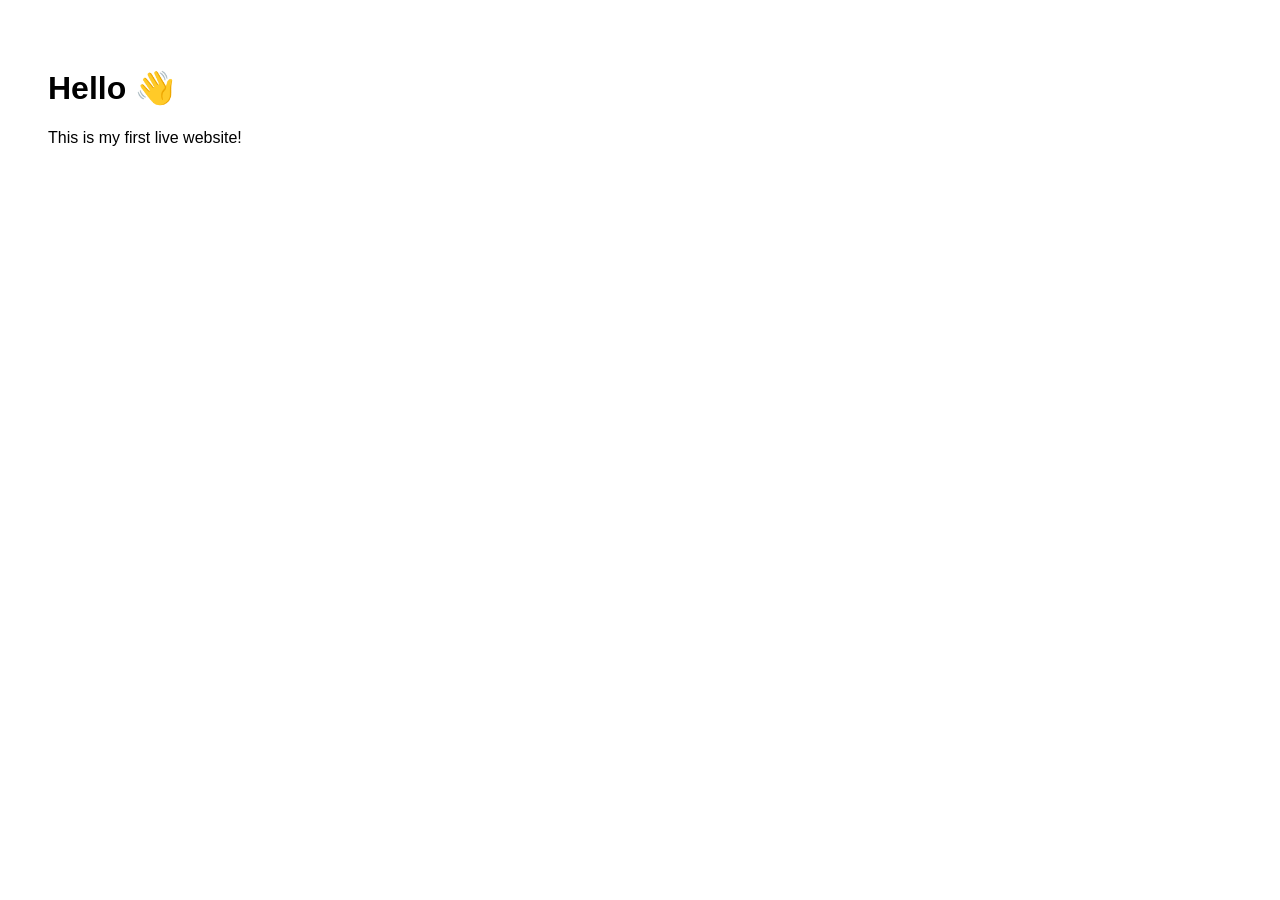
==== index.html @ f283ff92 "Create index.html" ====
<!doctype html>
<html>
<head>
  <meta charset="utf-8">
  <title>Sophie's Website</title>
</head>
<body style="font-family: Arial; padding: 40px;">
  <h1>Hello 👋</h1>
  <p>This is my first live website!</p>
</body>
</html>
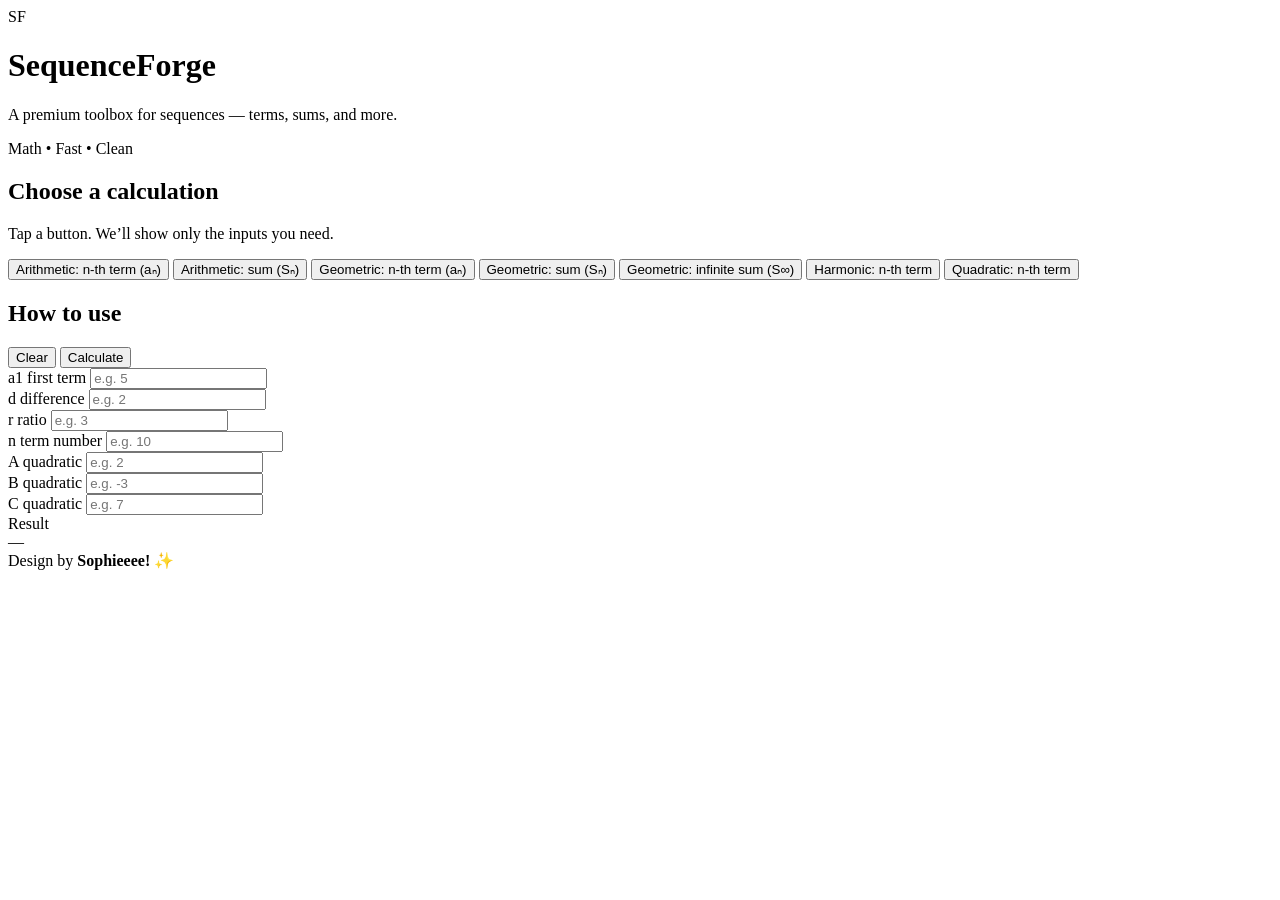
==== commit 769d2553: "Update index.html" ====
--- a/index.html
+++ b/index.html
@@ -1,11 +1,203 @@
-<!doctype html>
-<html>
+<!DOCTYPE html>
+
+<html lang="en">
+
 <head>
-  <meta charset="utf-8">
-  <title>Sophie's Website</title>
+
+  <meta charset="UTF-8" />
+
+  <meta name="viewport" content="width=device-width,initial-scale=1" />
+
+  <title>SequenceForge</title>
+
+  <link rel="stylesheet" href="style.css" />
+
 </head>
-<body style="font-family: Arial; padding: 40px;">
-  <h1>Hello 👋</h1>
-  <p>This is my first live website!</p>
+
+<body>
+
+  <div class="bg-glow"></div>
+
+
+
+  <header class="topbar">
+
+    <div class="brand">
+
+      <div class="logo">SF</div>
+
+      <div>
+
+        <h1>SequenceForge</h1>
+
+        <p class="subtitle">A premium toolbox for sequences — terms, sums, and more.</p>
+
+      </div>
+
+    </div>
+
+    <div class="pill">Math • Fast • Clean</div>
+
+  </header>
+
+
+
+  <main class="container">
+
+    <section class="card">
+
+      <h2>Choose a calculation</h2>
+
+      <p class="muted">Tap a button. We’ll show only the inputs you need.</p>
+
+
+
+      <div class="mode-grid" id="modeGrid">
+
+        <button class="mode-btn active" data-mode="arith_n">Arithmetic: n-th term (aₙ)</button>
+
+        <button class="mode-btn" data-mode="arith_s">Arithmetic: sum (Sₙ)</button>
+
+        <button class="mode-btn" data-mode="geo_n">Geometric: n-th term (aₙ)</button>
+
+        <button class="mode-btn" data-mode="geo_s">Geometric: sum (Sₙ)</button>
+
+        <button class="mode-btn" data-mode="geo_inf">Geometric: infinite sum (S∞)</button>
+
+        <button class="mode-btn" data-mode="harm_n">Harmonic: n-th term</button>
+
+        <button class="mode-btn" data-mode="quad_n">Quadratic: n-th term</button>
+
+      </div>
+
+    </section>
+
+
+
+    <section class="card">
+
+      <div class="row">
+
+        <div>
+
+          <h2>How to use</h2>
+
+          <p class="muted" id="helpText"></p>
+
+        </div>
+
+        <div class="actions">
+
+          <button class="ghost" id="clearBtn" type="button">Clear</button>
+
+          <button class="primary" id="calcBtn" type="button">Calculate</button>
+
+        </div>
+
+      </div>
+
+
+
+      <div class="form-grid">
+
+        <div class="field" data-field="a1">
+
+          <label for="a1">a1 <span class="hint">first term</span></label>
+
+          <input id="a1" type="number" step="any" placeholder="e.g. 5" />
+
+        </div>
+
+
+
+        <div class="field" data-field="d">
+
+          <label for="d">d <span class="hint">difference</span></label>
+
+          <input id="d" type="number" step="any" placeholder="e.g. 2" />
+
+        </div>
+
+
+
+        <div class="field" data-field="r">
+
+          <label for="r">r <span class="hint">ratio</span></label>
+
+          <input id="r" type="number" step="any" placeholder="e.g. 3" />
+
+        </div>
+
+
+
+        <div class="field" data-field="n">
+
+          <label for="n">n <span class="hint">term number</span></label>
+
+          <input id="n" type="number" step="1" placeholder="e.g. 10" />
+
+        </div>
+
+
+
+        <div class="field" data-field="A">
+
+          <label for="A">A <span class="hint">quadratic</span></label>
+
+          <input id="A" type="number" step="any" placeholder="e.g. 2" />
+
+        </div>
+
+
+
+        <div class="field" data-field="B">
+
+          <label for="B">B <span class="hint">quadratic</span></label>
+
+          <input id="B" type="number" step="any" placeholder="e.g. -3" />
+
+        </div>
+
+
+
+        <div class="field" data-field="C">
+
+          <label for="C">C <span class="hint">quadratic</span></label>
+
+          <input id="C" type="number" step="any" placeholder="e.g. 7" />
+
+        </div>
+
+      </div>
+
+
+
+      <div class="result-wrap">
+
+        <div class="result-title">Result</div>
+
+        <div id="result" class="result">—</div>
+
+        <div id="error" class="error" aria-live="polite"></div>
+
+      </div>
+
+    </section>
+
+
+
+    <footer class="footer">
+
+      <span>Design by <strong>Sophieeee!</strong> ✨</span>
+
+    </footer>
+
+  </main>
+
+
+
+  <script src="script.js"></script>
+
 </body>
+
 </html>
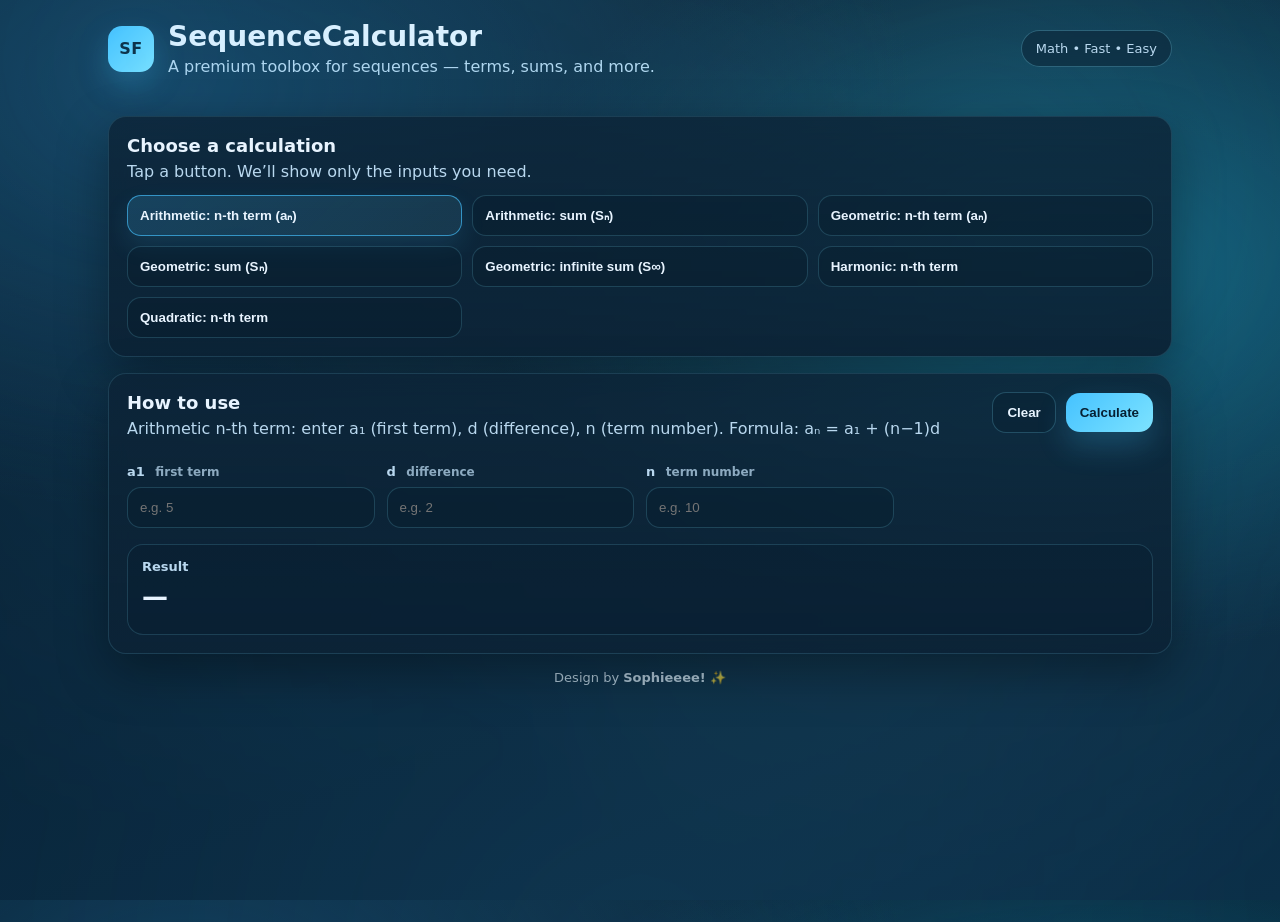
==== commit ce9f6ee6: "Update index.html" ====
--- a/index.html
+++ b/index.html
@@ -8,7 +8,7 @@
 
   <meta name="viewport" content="width=device-width,initial-scale=1" />
 
-  <title>SequenceForge</title>
+  <title>SequenceCalculator</title>
 
   <link rel="stylesheet" href="style.css" />
 
@@ -28,7 +28,7 @@
 
       <div>
 
-        <h1>SequenceForge</h1>
+        <h1>SequenceCalculator</h1>
 
         <p class="subtitle">A premium toolbox for sequences — terms, sums, and more.</p>
 
@@ -36,7 +36,7 @@
 
     </div>
 
-    <div class="pill">Math • Fast • Clean</div>
+    <div class="pill">Math • Fast • Easy</div>
 
   </header>
 
--- a/style.css
+++ b/style.css
@@ -0,0 +1,227 @@
+:root{
+  --bg1:#071a2a;
+  --bg2:#0b2d46;
+  --card:#0c2336cc;
+  --card2:#0c2336f2;
+  --text:#e8f4ff;
+  --muted:#b9d8ef;
+  --line:#1a4c70;
+  --accent:#45c2ff;
+  --accent2:#7de3ff;
+  --danger:#ff5d73;
+  --shadow: 0 18px 50px rgba(0,0,0,.35);
+  --radius: 18px;
+}
+
+*{box-sizing:border-box}
+html,body{height:100%}
+body{
+  margin:0;
+  font-family: ui-sans-serif, system-ui, -apple-system, Segoe UI, Roboto, Arial, "Apple Color Emoji","Segoe UI Emoji";
+  color:var(--text);
+  background: radial-gradient(1200px 700px at 15% 10%, #103a57 0%, transparent 60%),
+              radial-gradient(1100px 700px at 85% 30%, #0d5e7a 0%, transparent 55%),
+              linear-gradient(160deg, var(--bg1), var(--bg2));
+}
+
+.bg-glow{
+  position:fixed; inset:-200px;
+  background: radial-gradient(circle at 20% 20%, rgba(69,194,255,.12), transparent 45%),
+              radial-gradient(circle at 70% 30%, rgba(125,227,255,.10), transparent 50%),
+              radial-gradient(circle at 50% 90%, rgba(69,194,255,.08), transparent 55%);
+  pointer-events:none;
+  filter: blur(10px);
+}
+
+.container{
+  max-width: 1100px;
+  margin: 0 auto;
+  padding: 24px 18px 50px;
+}
+
+.topbar{
+  max-width: 1100px;
+  margin: 22px auto 0;
+  padding: 0 18px;
+  display:flex;
+  align-items:center;
+  justify-content:space-between;
+  gap:14px;
+}
+
+.brand{
+  display:flex; align-items:center; gap:14px;
+}
+
+.logo{
+  width:46px; height:46px;
+  border-radius: 14px;
+  display:grid; place-items:center;
+  font-weight:800;
+  letter-spacing:.5px;
+  color:#062033;
+  background: linear-gradient(135deg, var(--accent), var(--accent2));
+  box-shadow: 0 12px 30px rgba(69,194,255,.25);
+}
+
+h1{margin:0; font-size: 28px; line-height:1.1}
+.subtitle{margin:4px 0 0; color:var(--muted)}
+
+.pill{
+  border:1px solid rgba(125,227,255,.28);
+  background: rgba(12,35,54,.55);
+  padding:10px 14px;
+  border-radius: 999px;
+  color: var(--muted);
+  font-size: 13px;
+  backdrop-filter: blur(8px);
+}
+
+.card{
+  background: linear-gradient(180deg, var(--card), var(--card2));
+  border: 1px solid rgba(125,227,255,.14);
+  border-radius: var(--radius);
+  padding: 18px;
+  margin-top: 16px;
+  box-shadow: var(--shadow);
+  backdrop-filter: blur(10px);
+}
+
+.card h2{margin:0 0 6px; font-size: 18px}
+.muted{margin:0 0 14px; color: var(--muted)}
+
+.mode-grid{
+  display:grid;
+  grid-template-columns: repeat(3, minmax(0, 1fr));
+  gap:10px;
+}
+
+.mode-btn{
+  border: 1px solid rgba(125,227,255,.18);
+  background: rgba(7,26,42,.35);
+  color: var(--text);
+  padding: 12px 12px;
+  border-radius: 14px;
+  cursor:pointer;
+  transition: transform .06s ease, border-color .2s ease, background .2s ease;
+  text-align:left;
+  font-weight: 650;
+}
+.mode-btn:hover{border-color: rgba(125,227,255,.40); background: rgba(7,26,42,.55)}
+.mode-btn:active{transform: translateY(1px)}
+.mode-btn.active{
+  border-color: rgba(69,194,255,.65);
+  background: linear-gradient(135deg, rgba(69,194,255,.18), rgba(125,227,255,.10));
+  box-shadow: 0 10px 25px rgba(69,194,255,.12);
+}
+
+.row{
+  display:flex;
+  align-items:flex-start;
+  justify-content:space-between;
+  gap:14px;
+}
+.actions{display:flex; gap:10px; align-items:center}
+
+button.primary{
+  border:0;
+  color:#062033;
+  background: linear-gradient(135deg, var(--accent), var(--accent2));
+  padding: 12px 14px;
+  border-radius: 14px;
+  font-weight: 800;
+  cursor:pointer;
+  box-shadow: 0 14px 30px rgba(69,194,255,.22);
+}
+button.primary:hover{filter: brightness(1.05)}
+button.ghost{
+  border: 1px solid rgba(125,227,255,.22);
+  background: rgba(7,26,42,.28);
+  color: var(--text);
+  padding: 12px 14px;
+  border-radius: 14px;
+  font-weight: 700;
+  cursor:pointer;
+}
+button.ghost:hover{border-color: rgba(125,227,255,.45)}
+
+.form-grid{
+  display:grid;
+  grid-template-columns: repeat(4, minmax(0, 1fr));
+  gap: 12px;
+  margin-top: 12px;
+}
+
+.field{
+  display:flex;
+  flex-direction:column;
+  gap:8px;
+}
+label{
+  font-weight: 750;
+  font-size: 13px;
+  color: var(--muted);
+}
+.hint{
+  opacity:.75;
+  font-weight:600;
+  margin-left:6px;
+  font-size:12px;
+}
+input{
+  width:100%;
+  padding: 12px 12px;
+  border-radius: 14px;
+  border: 1px solid rgba(125,227,255,.18);
+  background: rgba(7,26,42,.28);
+  color: var(--text);
+  outline:none;
+}
+input:focus{
+  border-color: rgba(69,194,255,.70);
+  box-shadow: 0 0 0 4px rgba(69,194,255,.14);
+}
+
+.result-wrap{
+  margin-top: 16px;
+  border-radius: 16px;
+  border: 1px solid rgba(125,227,255,.16);
+  background: rgba(7,26,42,.22);
+  padding: 14px;
+}
+.result-title{
+  color: var(--muted);
+  font-weight: 800;
+  font-size: 13px;
+  margin-bottom: 8px;
+}
+.result{
+  font-size: 26px;
+  font-weight: 900;
+  letter-spacing: .2px;
+}
+.error{
+  margin-top: 8px;
+  color: var(--danger);
+  font-weight: 750;
+}
+
+.footer{
+  margin-top: 16px;
+  text-align:center;
+  color: rgba(233,246,255,.75);
+  font-size: 13px;
+}
+
+/* Responsive */
+@media (max-width: 980px){
+  .mode-grid{grid-template-columns: repeat(2, minmax(0,1fr));}
+  .form-grid{grid-template-columns: repeat(2, minmax(0,1fr));}
+}
+@media (max-width: 520px){
+  .mode-grid{grid-template-columns: 1fr;}
+  .form-grid{grid-template-columns: 1fr;}
+  .row{flex-direction:column}
+  .actions{width:100%}
+  .actions button{flex:1}
+}
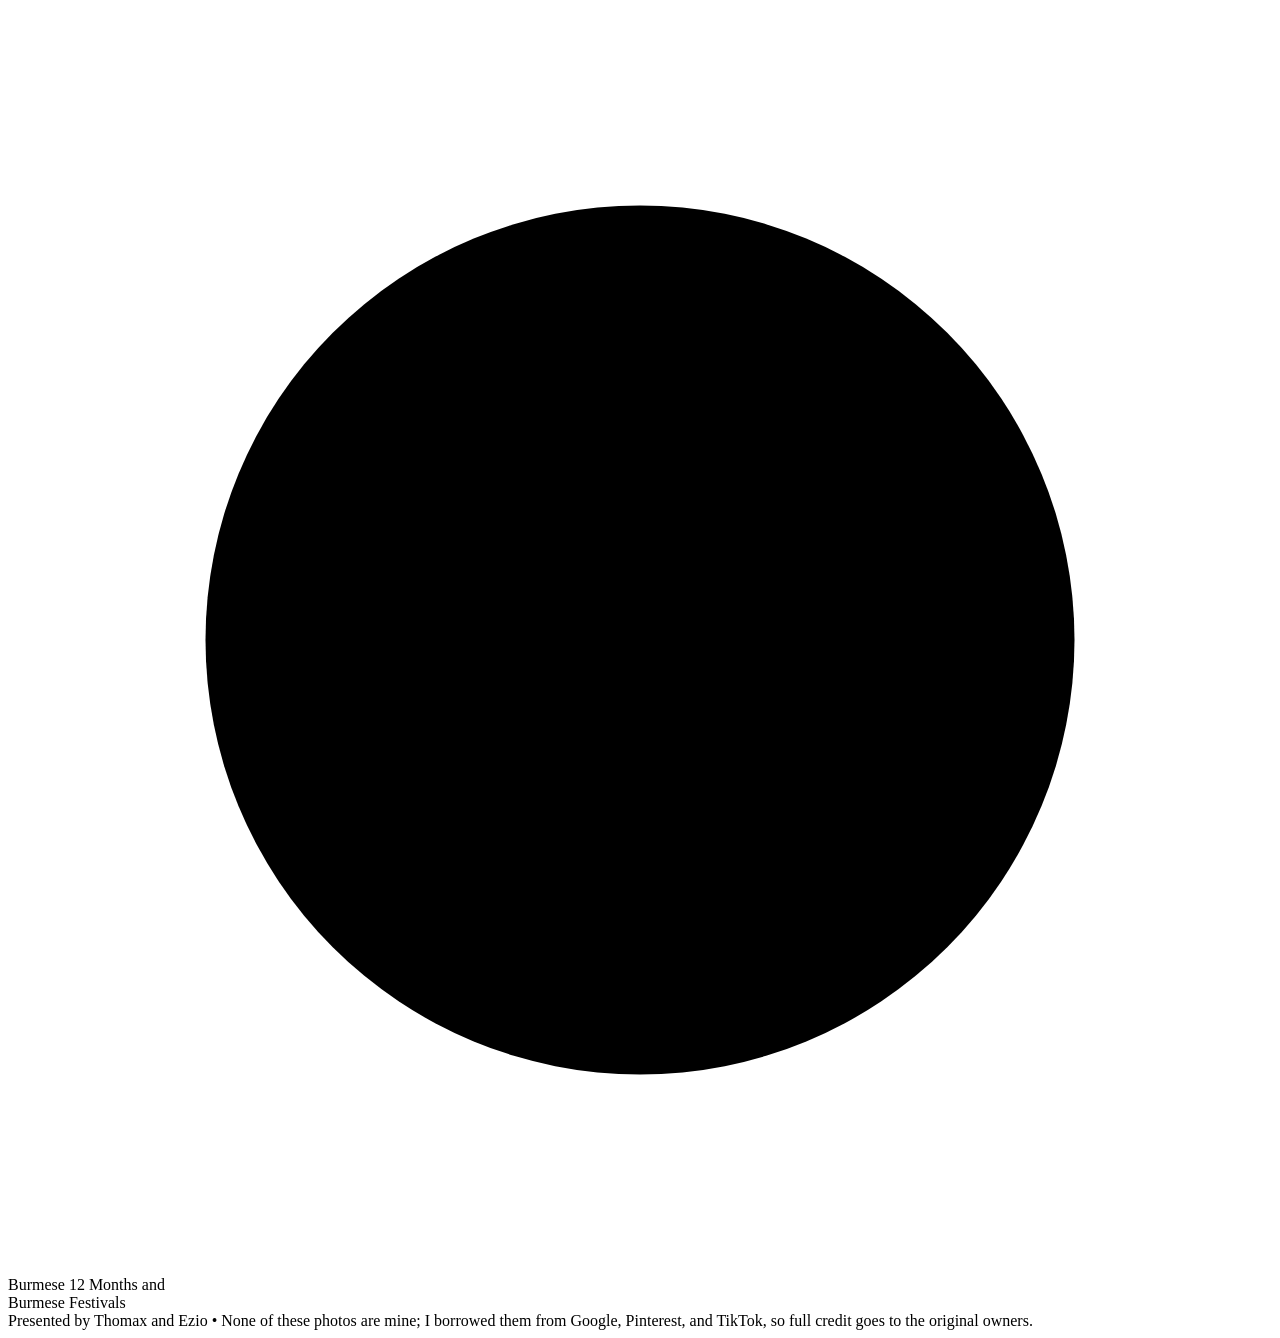
==== commit 41617e27: "Update index.html" ====
--- a/index.html
+++ b/index.html
@@ -1,203 +1,61 @@
 <!DOCTYPE html>
+<html lang="en">
+<head>
+  <meta charset="UTF-8" />
+  <meta name="viewport" content="width=device-width, initial-scale=1.0" />
+  <title>Burmese Festivals — Burmese 12 Months</title>
 
-<html lang="en">
-
-<head>
-
-  <meta charset="UTF-8" />
-
-  <meta name="viewport" content="width=device-width,initial-scale=1" />
-
-  <title>SequenceCalculator</title>
-
-  <link rel="stylesheet" href="style.css" />
-
+  <!-- CSS -->
+  <link rel="stylesheet" href="./styles.css" />
 </head>
 
 <body>
+  <!-- Background aura -->
+  <div class="bg-aura" aria-hidden="true"></div>
 
-  <div class="bg-glow"></div>
-
-
-
-  <header class="topbar">
-
-    <div class="brand">
-
-      <div class="logo">SF</div>
-
-      <div>
-
-        <h1>SequenceCalculator</h1>
-
-        <p class="subtitle">A premium toolbox for sequences — terms, sums, and more.</p>
-
-      </div>
-
-    </div>
-
-    <div class="pill">Math • Fast • Easy</div>
-
-  </header>
-
-
-
-  <main class="container">
-
-    <section class="card">
-
-      <h2>Choose a calculation</h2>
-
-      <p class="muted">Tap a button. We’ll show only the inputs you need.</p>
-
-
-
-      <div class="mode-grid" id="modeGrid">
-
-        <button class="mode-btn active" data-mode="arith_n">Arithmetic: n-th term (aₙ)</button>
-
-        <button class="mode-btn" data-mode="arith_s">Arithmetic: sum (Sₙ)</button>
-
-        <button class="mode-btn" data-mode="geo_n">Geometric: n-th term (aₙ)</button>
-
-        <button class="mode-btn" data-mode="geo_s">Geometric: sum (Sₙ)</button>
-
-        <button class="mode-btn" data-mode="geo_inf">Geometric: infinite sum (S∞)</button>
-
-        <button class="mode-btn" data-mode="harm_n">Harmonic: n-th term</button>
-
-        <button class="mode-btn" data-mode="quad_n">Quadratic: n-th term</button>
-
-      </div>
-
-    </section>
-
-
-
-    <section class="card">
-
-      <div class="row">
-
-        <div>
-
-          <h2>How to use</h2>
-
-          <p class="muted" id="helpText"></p>
-
+  <div class="container">
+    <!-- Header -->
+    <header class="top-header">
+      <div class="brand">
+        <div class="brand-icon" title="Dharma Wheel Symbol" aria-hidden="true">
+          <!-- Dharma Wheel (simple SVG) -->
+          <svg viewBox="0 0 64 64" class="dharma">
+            <circle cx="32" cy="32" r="22" class="dharma-ring"></circle>
+            <circle cx="32" cy="32" r="6" class="dharma-core"></circle>
+            <g class="dharma-spokes">
+              <line x1="32" y1="10" x2="32" y2="22"></line>
+              <line x1="32" y1="42" x2="32" y2="54"></line>
+              <line x1="10" y1="32" x2="22" y2="32"></line>
+              <line x1="42" y1="32" x2="54" y2="32"></line>
+              <line x1="17" y1="17" x2="25" y2="25"></line>
+              <line x1="39" y1="39" x2="47" y2="47"></line>
+              <line x1="47" y1="17" x2="39" y2="25"></line>
+              <line x1="25" y1="39" x2="17" y2="47"></line>
+            </g>
+          </svg>
         </div>
 
-        <div class="actions">
+        <div class="brand-text">
+          <div class="kicker">Burmese 12 Months and</div>
 
-          <button class="ghost" id="clearBtn" type="button">Clear</button>
+          <div class="title">Burmese Festivals</div>
+        </div>
+      </div>
+    </header>
 
-          <button class="primary" id="calcBtn" type="button">Calculate</button>
-
-        </div>
-
-      </div>
-
-
-
-      <div class="form-grid">
-
-        <div class="field" data-field="a1">
-
-          <label for="a1">a1 <span class="hint">first term</span></label>
-
-          <input id="a1" type="number" step="any" placeholder="e.g. 5" />
-
-        </div>
-
-
-
-        <div class="field" data-field="d">
-
-          <label for="d">d <span class="hint">difference</span></label>
-
-          <input id="d" type="number" step="any" placeholder="e.g. 2" />
-
-        </div>
-
-
-
-        <div class="field" data-field="r">
-
-          <label for="r">r <span class="hint">ratio</span></label>
-
-          <input id="r" type="number" step="any" placeholder="e.g. 3" />
-
-        </div>
-
-
-
-        <div class="field" data-field="n">
-
-          <label for="n">n <span class="hint">term number</span></label>
-
-          <input id="n" type="number" step="1" placeholder="e.g. 10" />
-
-        </div>
-
-
-
-        <div class="field" data-field="A">
-
-          <label for="A">A <span class="hint">quadratic</span></label>
-
-          <input id="A" type="number" step="any" placeholder="e.g. 2" />
-
-        </div>
-
-
-
-        <div class="field" data-field="B">
-
-          <label for="B">B <span class="hint">quadratic</span></label>
-
-          <input id="B" type="number" step="any" placeholder="e.g. -3" />
-
-        </div>
-
-
-
-        <div class="field" data-field="C">
-
-          <label for="C">C <span class="hint">quadratic</span></label>
-
-          <input id="C" type="number" step="any" placeholder="e.g. 7" />
-
-        </div>
-
-      </div>
-
-
-
-      <div class="result-wrap">
-
-        <div class="result-title">Result</div>
-
-        <div id="result" class="result">—</div>
-
-        <div id="error" class="error" aria-live="polite"></div>
-
-      </div>
-
-    </section>
-
-
+    <!-- App root -->
+    <main id="app" aria-live="polite">
+      <!-- app.js will render everything here -->
+      <noscript>Please enable JavaScript to view this project.</noscript>
+    </main>
 
     <footer class="footer">
+      Presented by Thomax and Ezio • None of these photos are mine; I borrowed them from Google, Pinterest, and TikTok, so full credit goes to the original owners.
+    </footer>
+  </div>
 
-      <span>Design by <strong>Sophieeee!</strong> ✨</span>
-
-    </footer>
-
-  </main>
-
-
-
-  <script src="script.js"></script>
-
+  <!-- IMPORTANT: defer prevents JS from running before HTML exists -->
+  <script src="./data.js" defer></script>
+  <script src="./app.js" defer></script>
 </body>
-
 </html>
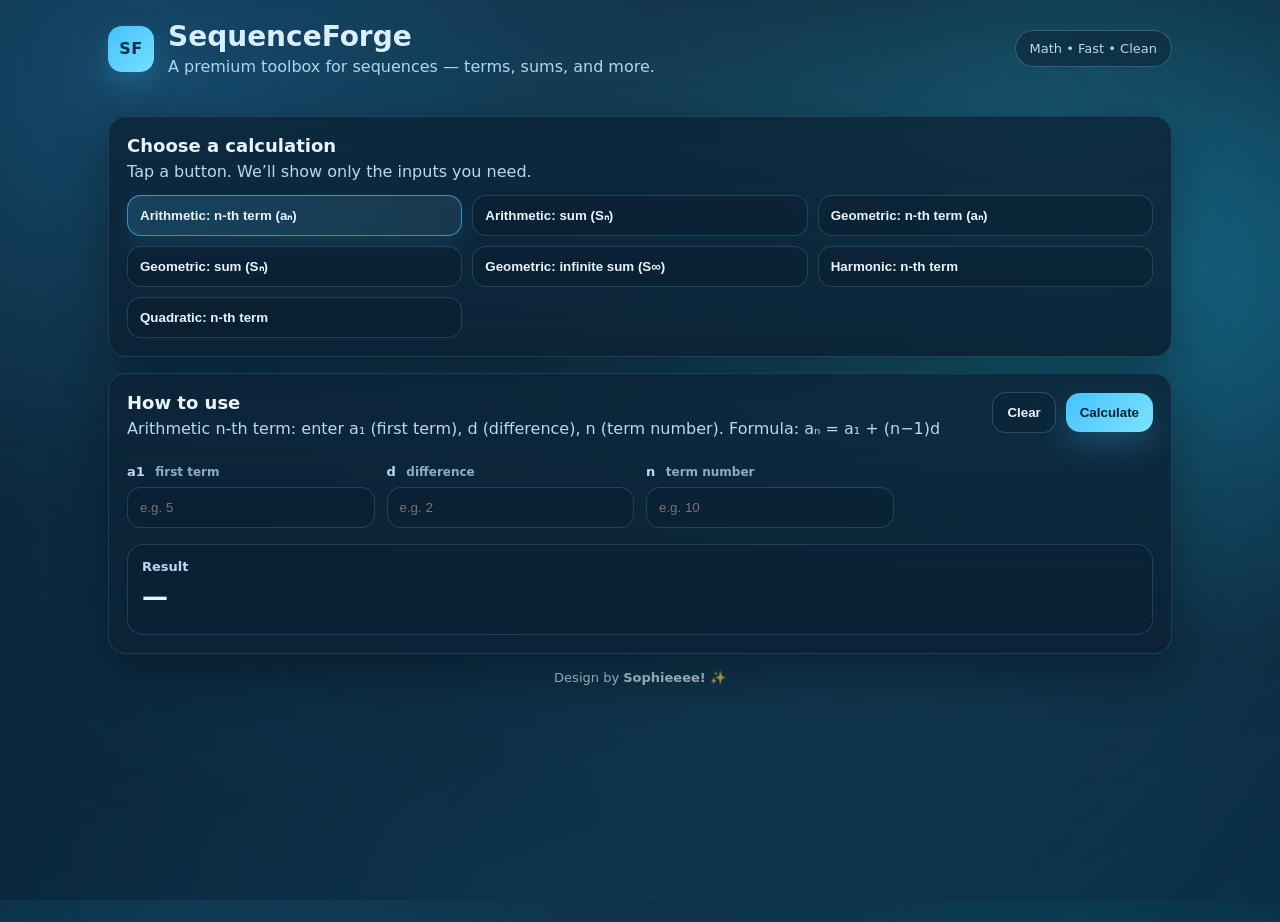
==== commit 2ba385a5: "Add files via upload" ====
--- a/index.html
+++ b/index.html
@@ -1,61 +1,203 @@
-<!DOCTYPE html>
-<html lang="en">
-<head>
-  <meta charset="UTF-8" />
-  <meta name="viewport" content="width=device-width, initial-scale=1.0" />
-  <title>Burmese Festivals — Burmese 12 Months</title>
-
-  <!-- CSS -->
-  <link rel="stylesheet" href="./styles.css" />
-</head>
-
-<body>
-  <!-- Background aura -->
-  <div class="bg-aura" aria-hidden="true"></div>
-
-  <div class="container">
-    <!-- Header -->
-    <header class="top-header">
-      <div class="brand">
-        <div class="brand-icon" title="Dharma Wheel Symbol" aria-hidden="true">
-          <!-- Dharma Wheel (simple SVG) -->
-          <svg viewBox="0 0 64 64" class="dharma">
-            <circle cx="32" cy="32" r="22" class="dharma-ring"></circle>
-            <circle cx="32" cy="32" r="6" class="dharma-core"></circle>
-            <g class="dharma-spokes">
-              <line x1="32" y1="10" x2="32" y2="22"></line>
-              <line x1="32" y1="42" x2="32" y2="54"></line>
-              <line x1="10" y1="32" x2="22" y2="32"></line>
-              <line x1="42" y1="32" x2="54" y2="32"></line>
-              <line x1="17" y1="17" x2="25" y2="25"></line>
-              <line x1="39" y1="39" x2="47" y2="47"></line>
-              <line x1="47" y1="17" x2="39" y2="25"></line>
-              <line x1="25" y1="39" x2="17" y2="47"></line>
-            </g>
-          </svg>
-        </div>
-
-        <div class="brand-text">
-          <div class="kicker">Burmese 12 Months and</div>
-
-          <div class="title">Burmese Festivals</div>
-        </div>
-      </div>
-    </header>
-
-    <!-- App root -->
-    <main id="app" aria-live="polite">
-      <!-- app.js will render everything here -->
-      <noscript>Please enable JavaScript to view this project.</noscript>
-    </main>
-
-    <footer class="footer">
-      Presented by Thomax and Ezio • None of these photos are mine; I borrowed them from Google, Pinterest, and TikTok, so full credit goes to the original owners.
-    </footer>
-  </div>
-
-  <!-- IMPORTANT: defer prevents JS from running before HTML exists -->
-  <script src="./data.js" defer></script>
-  <script src="./app.js" defer></script>
-</body>
-</html>
+<!DOCTYPE html>+
+<html lang="en">+
+<head>+
+  <meta charset="UTF-8" />+
+  <meta name="viewport" content="width=device-width,initial-scale=1" />+
+  <title>SequenceForge</title>+
+  <link rel="stylesheet" href="style.css" />+
+</head>+
+<body>+
+  <div class="bg-glow"></div>+
++
+  <header class="topbar">+
+    <div class="brand">+
+      <div class="logo">SF</div>+
+      <div>+
+        <h1>SequenceForge</h1>+
+        <p class="subtitle">A premium toolbox for sequences — terms, sums, and more.</p>+
+      </div>+
+    </div>+
+    <div class="pill">Math • Fast • Clean</div>+
+  </header>+
++
+  <main class="container">+
+    <section class="card">+
+      <h2>Choose a calculation</h2>+
+      <p class="muted">Tap a button. We’ll show only the inputs you need.</p>+
++
+      <div class="mode-grid" id="modeGrid">+
+        <button class="mode-btn active" data-mode="arith_n">Arithmetic: n-th term (aₙ)</button>+
+        <button class="mode-btn" data-mode="arith_s">Arithmetic: sum (Sₙ)</button>+
+        <button class="mode-btn" data-mode="geo_n">Geometric: n-th term (aₙ)</button>+
+        <button class="mode-btn" data-mode="geo_s">Geometric: sum (Sₙ)</button>+
+        <button class="mode-btn" data-mode="geo_inf">Geometric: infinite sum (S∞)</button>+
+        <button class="mode-btn" data-mode="harm_n">Harmonic: n-th term</button>+
+        <button class="mode-btn" data-mode="quad_n">Quadratic: n-th term</button>+
+      </div>+
+    </section>+
++
+    <section class="card">+
+      <div class="row">+
+        <div>+
+          <h2>How to use</h2>+
+          <p class="muted" id="helpText"></p>+
+        </div>+
+        <div class="actions">+
+          <button class="ghost" id="clearBtn" type="button">Clear</button>+
+          <button class="primary" id="calcBtn" type="button">Calculate</button>+
+        </div>+
+      </div>+
++
+      <div class="form-grid">+
+        <div class="field" data-field="a1">+
+          <label for="a1">a1 <span class="hint">first term</span></label>+
+          <input id="a1" type="number" step="any" placeholder="e.g. 5" />+
+        </div>+
++
+        <div class="field" data-field="d">+
+          <label for="d">d <span class="hint">difference</span></label>+
+          <input id="d" type="number" step="any" placeholder="e.g. 2" />+
+        </div>+
++
+        <div class="field" data-field="r">+
+          <label for="r">r <span class="hint">ratio</span></label>+
+          <input id="r" type="number" step="any" placeholder="e.g. 3" />+
+        </div>+
++
+        <div class="field" data-field="n">+
+          <label for="n">n <span class="hint">term number</span></label>+
+          <input id="n" type="number" step="1" placeholder="e.g. 10" />+
+        </div>+
++
+        <div class="field" data-field="A">+
+          <label for="A">A <span class="hint">quadratic</span></label>+
+          <input id="A" type="number" step="any" placeholder="e.g. 2" />+
+        </div>+
++
+        <div class="field" data-field="B">+
+          <label for="B">B <span class="hint">quadratic</span></label>+
+          <input id="B" type="number" step="any" placeholder="e.g. -3" />+
+        </div>+
++
+        <div class="field" data-field="C">+
+          <label for="C">C <span class="hint">quadratic</span></label>+
+          <input id="C" type="number" step="any" placeholder="e.g. 7" />+
+        </div>+
+      </div>+
++
+      <div class="result-wrap">+
+        <div class="result-title">Result</div>+
+        <div id="result" class="result">—</div>+
+        <div id="error" class="error" aria-live="polite"></div>+
+      </div>+
+    </section>+
++
+    <footer class="footer">+
+      <span>Design by <strong>Sophieeee!</strong> ✨</span>+
+    </footer>+
+  </main>+
++
+  <script src="script.js"></script>+
+</body>+
+</html>
--- a/style.css
+++ b/style.css
@@ -0,0 +1,227 @@
+:root{
+  --bg1:#071a2a;
+  --bg2:#0b2d46;
+  --card:#0c2336cc;
+  --card2:#0c2336f2;
+  --text:#e8f4ff;
+  --muted:#b9d8ef;
+  --line:#1a4c70;
+  --accent:#45c2ff;
+  --accent2:#7de3ff;
+  --danger:#ff5d73;
+  --shadow: 0 18px 50px rgba(0,0,0,.35);
+  --radius: 18px;
+}
+
+*{box-sizing:border-box}
+html,body{height:100%}
+body{
+  margin:0;
+  font-family: ui-sans-serif, system-ui, -apple-system, Segoe UI, Roboto, Arial, "Apple Color Emoji","Segoe UI Emoji";
+  color:var(--text);
+  background: radial-gradient(1200px 700px at 15% 10%, #103a57 0%, transparent 60%),
+              radial-gradient(1100px 700px at 85% 30%, #0d5e7a 0%, transparent 55%),
+              linear-gradient(160deg, var(--bg1), var(--bg2));
+}
+
+.bg-glow{
+  position:fixed; inset:-200px;
+  background: radial-gradient(circle at 20% 20%, rgba(69,194,255,.12), transparent 45%),
+              radial-gradient(circle at 70% 30%, rgba(125,227,255,.10), transparent 50%),
+              radial-gradient(circle at 50% 90%, rgba(69,194,255,.08), transparent 55%);
+  pointer-events:none;
+  filter: blur(10px);
+}
+
+.container{
+  max-width: 1100px;
+  margin: 0 auto;
+  padding: 24px 18px 50px;
+}
+
+.topbar{
+  max-width: 1100px;
+  margin: 22px auto 0;
+  padding: 0 18px;
+  display:flex;
+  align-items:center;
+  justify-content:space-between;
+  gap:14px;
+}
+
+.brand{
+  display:flex; align-items:center; gap:14px;
+}
+
+.logo{
+  width:46px; height:46px;
+  border-radius: 14px;
+  display:grid; place-items:center;
+  font-weight:800;
+  letter-spacing:.5px;
+  color:#062033;
+  background: linear-gradient(135deg, var(--accent), var(--accent2));
+  box-shadow: 0 12px 30px rgba(69,194,255,.25);
+}
+
+h1{margin:0; font-size: 28px; line-height:1.1}
+.subtitle{margin:4px 0 0; color:var(--muted)}
+
+.pill{
+  border:1px solid rgba(125,227,255,.28);
+  background: rgba(12,35,54,.55);
+  padding:10px 14px;
+  border-radius: 999px;
+  color: var(--muted);
+  font-size: 13px;
+  backdrop-filter: blur(8px);
+}
+
+.card{
+  background: linear-gradient(180deg, var(--card), var(--card2));
+  border: 1px solid rgba(125,227,255,.14);
+  border-radius: var(--radius);
+  padding: 18px;
+  margin-top: 16px;
+  box-shadow: var(--shadow);
+  backdrop-filter: blur(10px);
+}
+
+.card h2{margin:0 0 6px; font-size: 18px}
+.muted{margin:0 0 14px; color: var(--muted)}
+
+.mode-grid{
+  display:grid;
+  grid-template-columns: repeat(3, minmax(0, 1fr));
+  gap:10px;
+}
+
+.mode-btn{
+  border: 1px solid rgba(125,227,255,.18);
+  background: rgba(7,26,42,.35);
+  color: var(--text);
+  padding: 12px 12px;
+  border-radius: 14px;
+  cursor:pointer;
+  transition: transform .06s ease, border-color .2s ease, background .2s ease;
+  text-align:left;
+  font-weight: 650;
+}
+.mode-btn:hover{border-color: rgba(125,227,255,.40); background: rgba(7,26,42,.55)}
+.mode-btn:active{transform: translateY(1px)}
+.mode-btn.active{
+  border-color: rgba(69,194,255,.65);
+  background: linear-gradient(135deg, rgba(69,194,255,.18), rgba(125,227,255,.10));
+  box-shadow: 0 10px 25px rgba(69,194,255,.12);
+}
+
+.row{
+  display:flex;
+  align-items:flex-start;
+  justify-content:space-between;
+  gap:14px;
+}
+.actions{display:flex; gap:10px; align-items:center}
+
+button.primary{
+  border:0;
+  color:#062033;
+  background: linear-gradient(135deg, var(--accent), var(--accent2));
+  padding: 12px 14px;
+  border-radius: 14px;
+  font-weight: 800;
+  cursor:pointer;
+  box-shadow: 0 14px 30px rgba(69,194,255,.22);
+}
+button.primary:hover{filter: brightness(1.05)}
+button.ghost{
+  border: 1px solid rgba(125,227,255,.22);
+  background: rgba(7,26,42,.28);
+  color: var(--text);
+  padding: 12px 14px;
+  border-radius: 14px;
+  font-weight: 700;
+  cursor:pointer;
+}
+button.ghost:hover{border-color: rgba(125,227,255,.45)}
+
+.form-grid{
+  display:grid;
+  grid-template-columns: repeat(4, minmax(0, 1fr));
+  gap: 12px;
+  margin-top: 12px;
+}
+
+.field{
+  display:flex;
+  flex-direction:column;
+  gap:8px;
+}
+label{
+  font-weight: 750;
+  font-size: 13px;
+  color: var(--muted);
+}
+.hint{
+  opacity:.75;
+  font-weight:600;
+  margin-left:6px;
+  font-size:12px;
+}
+input{
+  width:100%;
+  padding: 12px 12px;
+  border-radius: 14px;
+  border: 1px solid rgba(125,227,255,.18);
+  background: rgba(7,26,42,.28);
+  color: var(--text);
+  outline:none;
+}
+input:focus{
+  border-color: rgba(69,194,255,.70);
+  box-shadow: 0 0 0 4px rgba(69,194,255,.14);
+}
+
+.result-wrap{
+  margin-top: 16px;
+  border-radius: 16px;
+  border: 1px solid rgba(125,227,255,.16);
+  background: rgba(7,26,42,.22);
+  padding: 14px;
+}
+.result-title{
+  color: var(--muted);
+  font-weight: 800;
+  font-size: 13px;
+  margin-bottom: 8px;
+}
+.result{
+  font-size: 26px;
+  font-weight: 900;
+  letter-spacing: .2px;
+}
+.error{
+  margin-top: 8px;
+  color: var(--danger);
+  font-weight: 750;
+}
+
+.footer{
+  margin-top: 16px;
+  text-align:center;
+  color: rgba(233,246,255,.75);
+  font-size: 13px;
+}
+
+/* Responsive */
+@media (max-width: 980px){
+  .mode-grid{grid-template-columns: repeat(2, minmax(0,1fr));}
+  .form-grid{grid-template-columns: repeat(2, minmax(0,1fr));}
+}
+@media (max-width: 520px){
+  .mode-grid{grid-template-columns: 1fr;}
+  .form-grid{grid-template-columns: 1fr;}
+  .row{flex-direction:column}
+  .actions{width:100%}
+  .actions button{flex:1}
+}
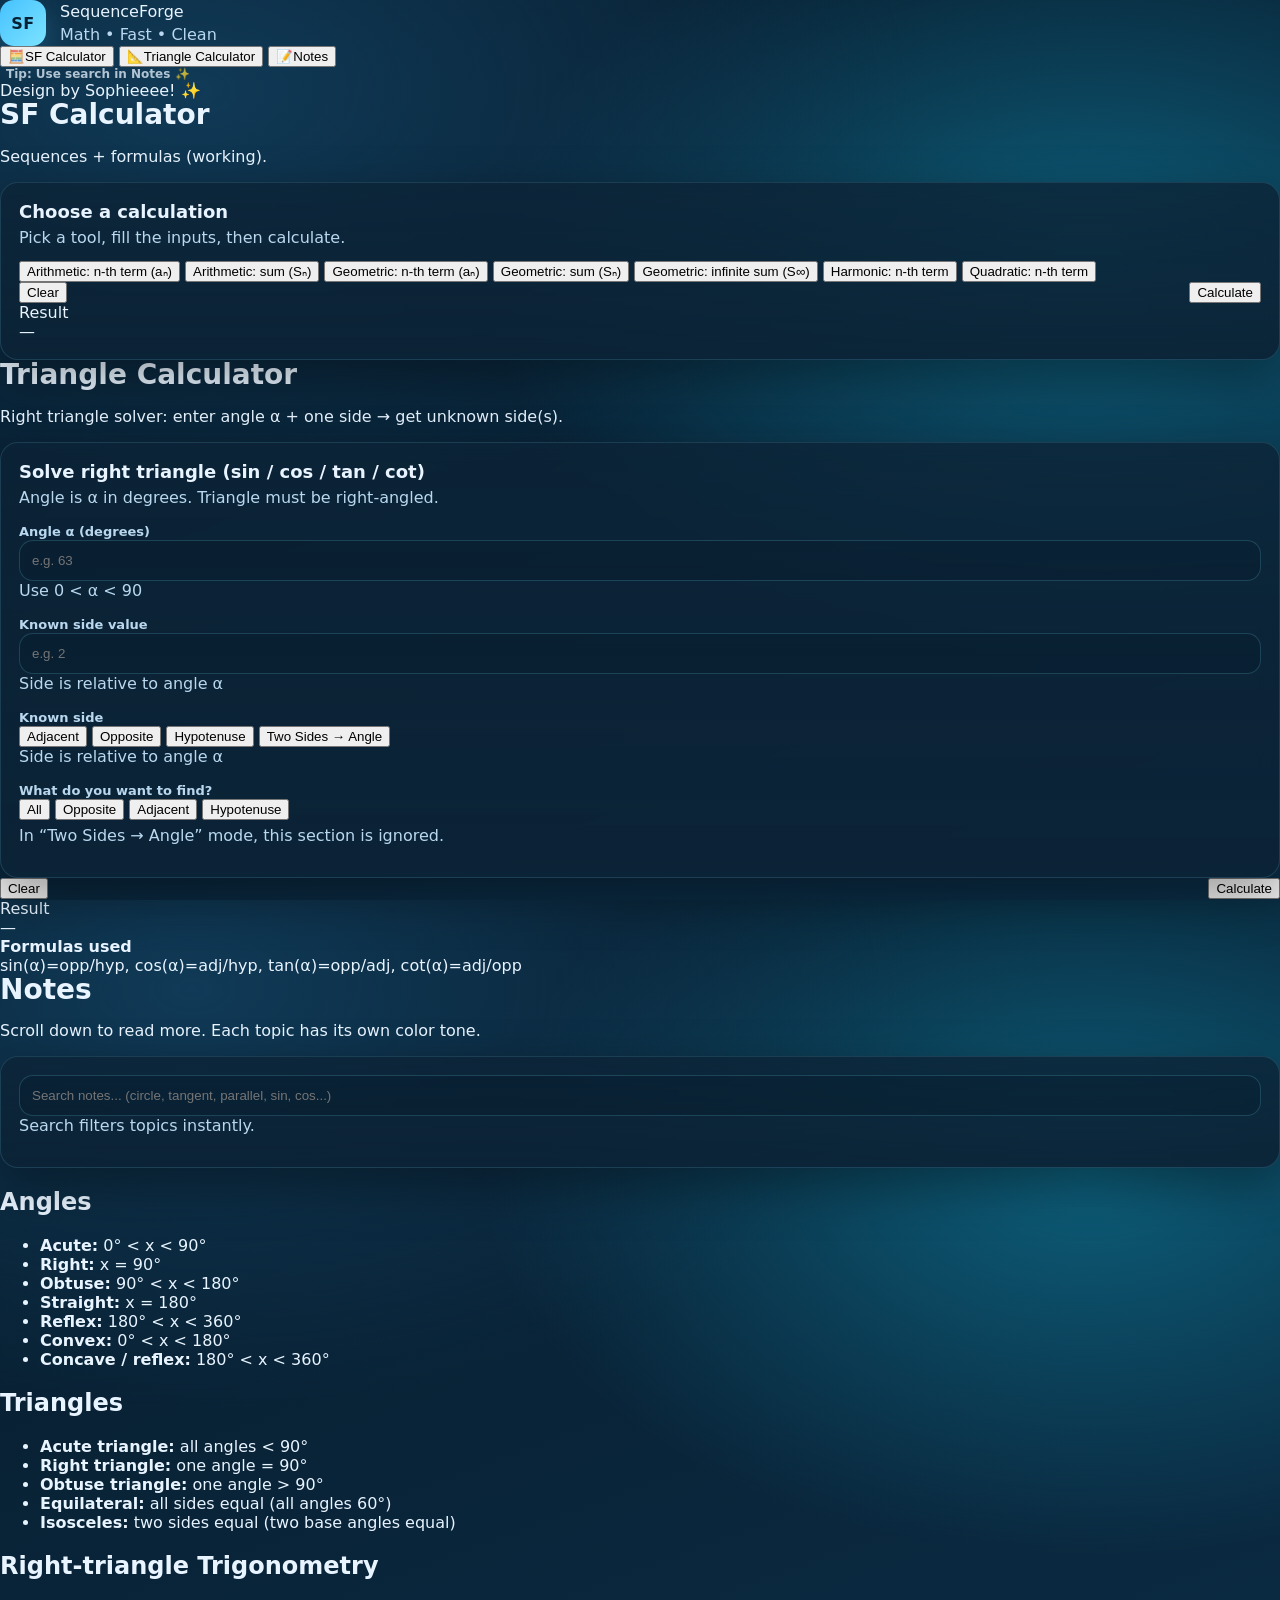
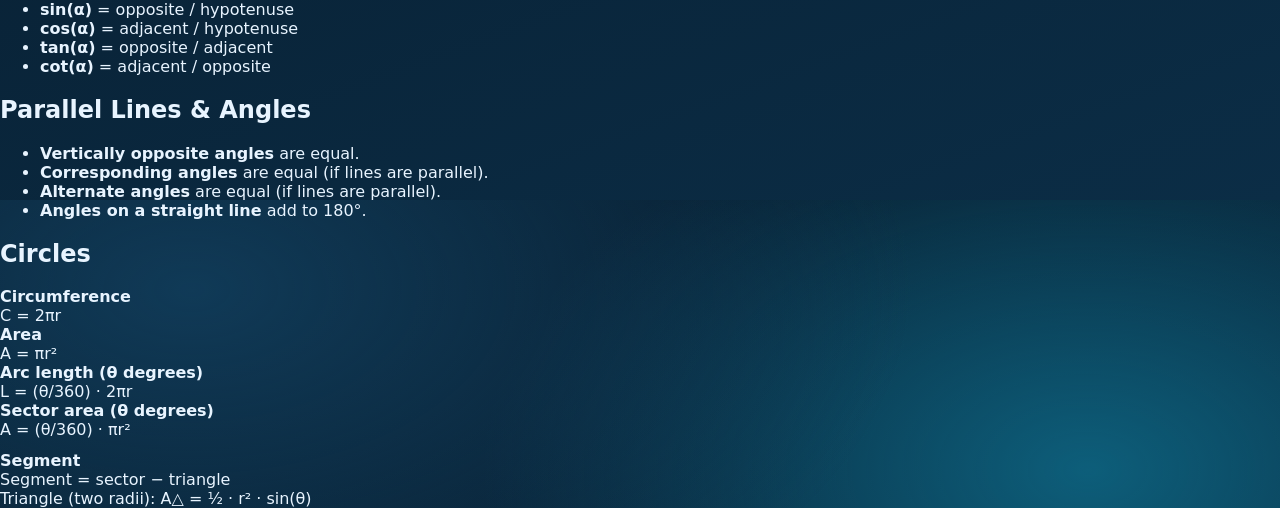
==== commit 715643d1: "Update index.html" ====
--- a/index.html
+++ b/index.html
@@ -1,203 +1,254 @@
-<!DOCTYPE html>-
-<html lang="en">-
-<head>-
-  <meta charset="UTF-8" />-
-  <meta name="viewport" content="width=device-width,initial-scale=1" />-
-  <title>SequenceForge</title>-
-  <link rel="stylesheet" href="style.css" />-
-</head>-
-<body>-
-  <div class="bg-glow"></div>-
--
-  <header class="topbar">-
-    <div class="brand">-
-      <div class="logo">SF</div>-
-      <div>-
-        <h1>SequenceForge</h1>-
-        <p class="subtitle">A premium toolbox for sequences — terms, sums, and more.</p>-
-      </div>-
-    </div>-
-    <div class="pill">Math • Fast • Clean</div>-
-  </header>-
--
-  <main class="container">-
-    <section class="card">-
-      <h2>Choose a calculation</h2>-
-      <p class="muted">Tap a button. We’ll show only the inputs you need.</p>-
--
-      <div class="mode-grid" id="modeGrid">-
-        <button class="mode-btn active" data-mode="arith_n">Arithmetic: n-th term (aₙ)</button>-
-        <button class="mode-btn" data-mode="arith_s">Arithmetic: sum (Sₙ)</button>-
-        <button class="mode-btn" data-mode="geo_n">Geometric: n-th term (aₙ)</button>-
-        <button class="mode-btn" data-mode="geo_s">Geometric: sum (Sₙ)</button>-
-        <button class="mode-btn" data-mode="geo_inf">Geometric: infinite sum (S∞)</button>-
-        <button class="mode-btn" data-mode="harm_n">Harmonic: n-th term</button>-
-        <button class="mode-btn" data-mode="quad_n">Quadratic: n-th term</button>-
-      </div>-
-    </section>-
--
-    <section class="card">-
-      <div class="row">-
-        <div>-
-          <h2>How to use</h2>-
-          <p class="muted" id="helpText"></p>-
-        </div>-
-        <div class="actions">-
-          <button class="ghost" id="clearBtn" type="button">Clear</button>-
-          <button class="primary" id="calcBtn" type="button">Calculate</button>-
-        </div>-
-      </div>-
--
-      <div class="form-grid">-
-        <div class="field" data-field="a1">-
-          <label for="a1">a1 <span class="hint">first term</span></label>-
-          <input id="a1" type="number" step="any" placeholder="e.g. 5" />-
-        </div>-
--
-        <div class="field" data-field="d">-
-          <label for="d">d <span class="hint">difference</span></label>-
-          <input id="d" type="number" step="any" placeholder="e.g. 2" />-
-        </div>-
--
-        <div class="field" data-field="r">-
-          <label for="r">r <span class="hint">ratio</span></label>-
-          <input id="r" type="number" step="any" placeholder="e.g. 3" />-
-        </div>-
--
-        <div class="field" data-field="n">-
-          <label for="n">n <span class="hint">term number</span></label>-
-          <input id="n" type="number" step="1" placeholder="e.g. 10" />-
-        </div>-
--
-        <div class="field" data-field="A">-
-          <label for="A">A <span class="hint">quadratic</span></label>-
-          <input id="A" type="number" step="any" placeholder="e.g. 2" />-
-        </div>-
--
-        <div class="field" data-field="B">-
-          <label for="B">B <span class="hint">quadratic</span></label>-
-          <input id="B" type="number" step="any" placeholder="e.g. -3" />-
-        </div>-
--
-        <div class="field" data-field="C">-
-          <label for="C">C <span class="hint">quadratic</span></label>-
-          <input id="C" type="number" step="any" placeholder="e.g. 7" />-
-        </div>-
-      </div>-
--
-      <div class="result-wrap">-
-        <div class="result-title">Result</div>-
-        <div id="result" class="result">—</div>-
-        <div id="error" class="error" aria-live="polite"></div>-
-      </div>-
-    </section>-
--
-    <footer class="footer">-
-      <span>Design by <strong>Sophieeee!</strong> ✨</span>-
-    </footer>-
-  </main>-
--
-  <script src="script.js"></script>-
-</body>-
-</html>+<!doctype html>
+<html lang="en">
+<head>
+  <meta charset="utf-8" />
+  <meta name="viewport" content="width=device-width,initial-scale=1" />
+  <title>SequenceForge • Multi Tool</title>
+  <link rel="stylesheet" href="style.css" />
+</head>
+
+<body>
+  <div class="app">
+    <aside class="sidebar">
+      <div class="brand">
+        <div class="logo">SF</div>
+        <div class="brandText">
+          <div class="title">SequenceForge</div>
+          <div class="subtitle">Math • Fast • Clean</div>
+        </div>
+      </div>
+
+      <nav class="nav">
+        <button class="navBtn active" data-target="panel-sf">
+          <span class="navIcon">🧮</span><span>SF Calculator</span>
+        </button>
+
+        <button class="navBtn" data-target="panel-trig">
+          <span class="navIcon">📐</span><span>Triangle Calculator</span>
+        </button>
+
+        <button class="navBtn" data-target="panel-notes">
+          <span class="navIcon">📝</span><span>Notes</span>
+        </button>
+      </nav>
+
+      <div class="sidebarFooter">
+        <div class="hint">Tip: Use search in Notes ✨</div>
+        <div class="credit">Design by Sophieeee! ✨</div>
+      </div>
+    </aside>
+
+    <main class="main">
+      <!-- =======================
+           PANEL 1: SF CALCULATOR
+      ======================== -->
+      <section id="panel-sf" class="panel show">
+        <header class="panelHeader">
+          <h1>SF Calculator</h1>
+          <p>Sequences + formulas (working).</p>
+        </header>
+
+        <div class="card">
+          <h2 class="cardTitle">Choose a calculation</h2>
+          <p class="muted">Pick a tool, fill the inputs, then calculate.</p>
+
+          <div class="gridButtons">
+            <button class="softBtn sfTool active" data-tool="arith_n">Arithmetic: n-th term (aₙ)</button>
+            <button class="softBtn sfTool" data-tool="arith_s">Arithmetic: sum (Sₙ)</button>
+            <button class="softBtn sfTool" data-tool="geo_n">Geometric: n-th term (aₙ)</button>
+            <button class="softBtn sfTool" data-tool="geo_s">Geometric: sum (Sₙ)</button>
+            <button class="softBtn sfTool" data-tool="geo_inf">Geometric: infinite sum (S∞)</button>
+            <button class="softBtn sfTool" data-tool="harm_n">Harmonic: n-th term</button>
+            <button class="softBtn sfTool" data-tool="quad_n">Quadratic: n-th term</button>
+          </div>
+
+          <div class="divider"></div>
+
+          <!-- Dynamic SF inputs -->
+          <div id="sfForm" class="formGrid"></div>
+
+          <div class="row">
+            <button class="btnGhost" type="button" id="sfClear">Clear</button>
+            <button class="btnPrimary" type="button" id="sfCalc">Calculate</button>
+          </div>
+
+          <div class="resultBox">
+            <div class="resultLabel">Result</div>
+            <div class="resultValue" id="sfOut">—</div>
+          </div>
+        </div>
+      </section>
+
+      <!-- =======================
+           PANEL 2: TRIG CALCULATOR
+      ======================== -->
+      <section id="panel-trig" class="panel">
+        <header class="panelHeader">
+          <h1>Triangle Calculator</h1>
+          <p>Right triangle solver: enter angle α + one side → get unknown side(s).</p>
+        </header>
+
+        <div class="card">
+          <h2 class="cardTitle">Solve right triangle (sin / cos / tan / cot)</h2>
+          <p class="muted">Angle is α in degrees. Triangle must be right-angled.</p>
+
+          <div class="trigLayout">
+            <!-- LEFT: inputs -->
+            <div class="trigLeft">
+              <div class="compactField">
+                <label>Angle α (degrees)</label>
+                <input id="triAngle" class="inputCompact" type="number" step="any" placeholder="e.g. 63" />
+                <div class="muted tiny">Use 0 &lt; α &lt; 90</div>
+              </div>
+
+              <div class="compactField" style="margin-top:12px;">
+                <label>Known side value</label>
+                <input id="triKnownValue" class="inputCompact" type="number" step="any" placeholder="e.g. 2" />
+                <div class="muted tiny">Side is relative to angle α</div>
+              </div>
+
+              <!-- Only used in “Two Sides → Angle” mode -->
+              <div class="compactField" id="triSecondWrap" style="margin-top:12px; display:none;">
+                <label>Second side (hypotenuse)</label>
+                <input id="triKnownValue2" class="inputCompact" type="number" step="any" placeholder="e.g. 4.5" />
+                <div class="muted tiny">Two-sides mode assumes: value1 = adjacent, value2 = hypotenuse</div>
+              </div>
+            </div>
+
+            <!-- RIGHT: button controls -->
+            <div class="trigRight">
+              <div class="span2">
+                <label>Known side</label>
+
+                <!-- this value is controlled by buttons -->
+                <input type="hidden" id="triKnownType" value="adj" />
+
+                <div class="btnGroup small" id="triKnownGroup">
+                  <button class="chipBtn active" type="button" data-value="adj">Adjacent</button>
+                  <button class="chipBtn" type="button" data-value="opp">Opposite</button>
+                  <button class="chipBtn" type="button" data-value="hyp">Hypotenuse</button>
+                  <button class="chipBtn" type="button" data-value="two">Two Sides → Angle</button>
+                </div>
+
+                <div class="muted tiny">Side is relative to angle α</div>
+              </div>
+
+              <div class="span2" style="margin-top:12px;">
+                <label>What do you want to find?</label>
+
+                <!-- this value is controlled by buttons -->
+                <input type="hidden" id="triFind" value="all" />
+
+                <div class="btnGroup small" id="triFindGroup">
+                  <button class="chipBtn active" type="button" data-value="all">All</button>
+                  <button class="chipBtn" type="button" data-value="opp">Opposite</button>
+                  <button class="chipBtn" type="button" data-value="adj">Adjacent</button>
+                  <button class="chipBtn" type="button" data-value="hyp">Hypotenuse</button>
+                </div>
+
+                <div class="muted tiny" style="margin-top:6px;">In “Two Sides → Angle” mode, this section is ignored.</div>
+              </div>
+            </div>
+          </div>
+</div>
+
+          <div class="row">
+            <button class="btnGhost" type="button" id="triClear">Clear</button>
+            <button class="btnPrimary" type="button" id="triCalc">Calculate</button>
+          </div>
+
+          <div class="resultBox">
+            <div class="resultLabel">Result</div>
+            <div class="resultValue" id="triOut">—</div>
+          </div>
+
+          <div class="noteBox">
+            <b>Formulas used</b><br/>
+            sin(α)=opp/hyp, cos(α)=adj/hyp, tan(α)=opp/adj, cot(α)=adj/opp
+          </div>
+        </div>
+      </section>
+
+      <!-- =======================
+           PANEL 3: NOTES
+      ======================== -->
+      <section id="panel-notes" class="panel">
+        <header class="panelHeader">
+          <h1>Notes</h1>
+          <p>Scroll down to read more. Each topic has its own color tone.</p>
+        </header>
+
+        <div class="card">
+          <div class="notesTop">
+            <input id="notesSearch" class="search" type="text"
+              placeholder="Search notes... (circle, tangent, parallel, sin, cos...)" />
+            <div class="muted tiny">Search filters topics instantly.</div>
+          </div>
+        </div>
+
+        <div class="notesWrap" id="notesWrap">
+          <article class="noteTopic tone-angles" data-keywords="angles acute obtuse right straight reflex full turn convex concave">
+            <h2>Angles</h2>
+            <ul>
+              <li><b>Acute:</b> 0° &lt; x &lt; 90°</li>
+              <li><b>Right:</b> x = 90°</li>
+              <li><b>Obtuse:</b> 90° &lt; x &lt; 180°</li>
+              <li><b>Straight:</b> x = 180°</li>
+              <li><b>Reflex:</b> 180° &lt; x &lt; 360°</li>
+              <li><b>Convex:</b> 0° &lt; x &lt; 180°</li>
+              <li><b>Concave / reflex:</b> 180° &lt; x &lt; 360°</li>
+            </ul>
+          </article>
+
+          <article class="noteTopic tone-tri" data-keywords="triangle acute right obtuse equilateral isosceles">
+            <h2>Triangles</h2>
+            <ul>
+              <li><b>Acute triangle:</b> all angles &lt; 90°</li>
+              <li><b>Right triangle:</b> one angle = 90°</li>
+              <li><b>Obtuse triangle:</b> one angle &gt; 90°</li>
+              <li><b>Equilateral:</b> all sides equal (all angles 60°)</li>
+              <li><b>Isosceles:</b> two sides equal (two base angles equal)</li>
+            </ul>
+          </article>
+
+          <article class="noteTopic tone-trig" data-keywords="trigonometry sin cos tan cot opposite adjacent hypotenuse">
+            <h2>Right-triangle Trigonometry</h2>
+            <ul>
+              <li><b>sin(α)</b> = opposite / hypotenuse</li>
+              <li><b>cos(α)</b> = adjacent / hypotenuse</li>
+              <li><b>tan(α)</b> = opposite / adjacent</li>
+              <li><b>cot(α)</b> = adjacent / opposite</li>
+            </ul>
+          </article>
+
+          <article class="noteTopic tone-lines" data-keywords="parallel lines angles alternate corresponding vertical opposite straight line 180">
+            <h2>Parallel Lines & Angles</h2>
+            <ul>
+              <li><b>Vertically opposite angles</b> are equal.</li>
+              <li><b>Corresponding angles</b> are equal (if lines are parallel).</li>
+              <li><b>Alternate angles</b> are equal (if lines are parallel).</li>
+              <li><b>Angles on a straight line</b> add to 180°.</li>
+            </ul>
+          </article>
+
+          <article class="noteTopic tone-circles" data-keywords="circle radius diameter circumference area arc sector segment chord tangent">
+            <h2>Circles</h2>
+            <div class="noteGrid2">
+              <div class="noteBox"><b>Circumference</b><br/>C = 2πr</div>
+              <div class="noteBox"><b>Area</b><br/>A = πr²</div>
+              <div class="noteBox"><b>Arc length (θ degrees)</b><br/>L = (θ/360) · 2πr</div>
+              <div class="noteBox"><b>Sector area (θ degrees)</b><br/>A = (θ/360) · πr²</div>
+            </div>
+            <div class="noteBox" style="margin-top:12px;">
+              <b>Segment</b><br/>Segment = sector − triangle<br/>
+              Triangle (two radii): A△ = ½ · r² · sin(θ)
+            </div>
+          </article>
+        </div>
+      </section>
+    </main>
+  </div>
+
+  <script src="script.js"></script>
+</body>
+</html>
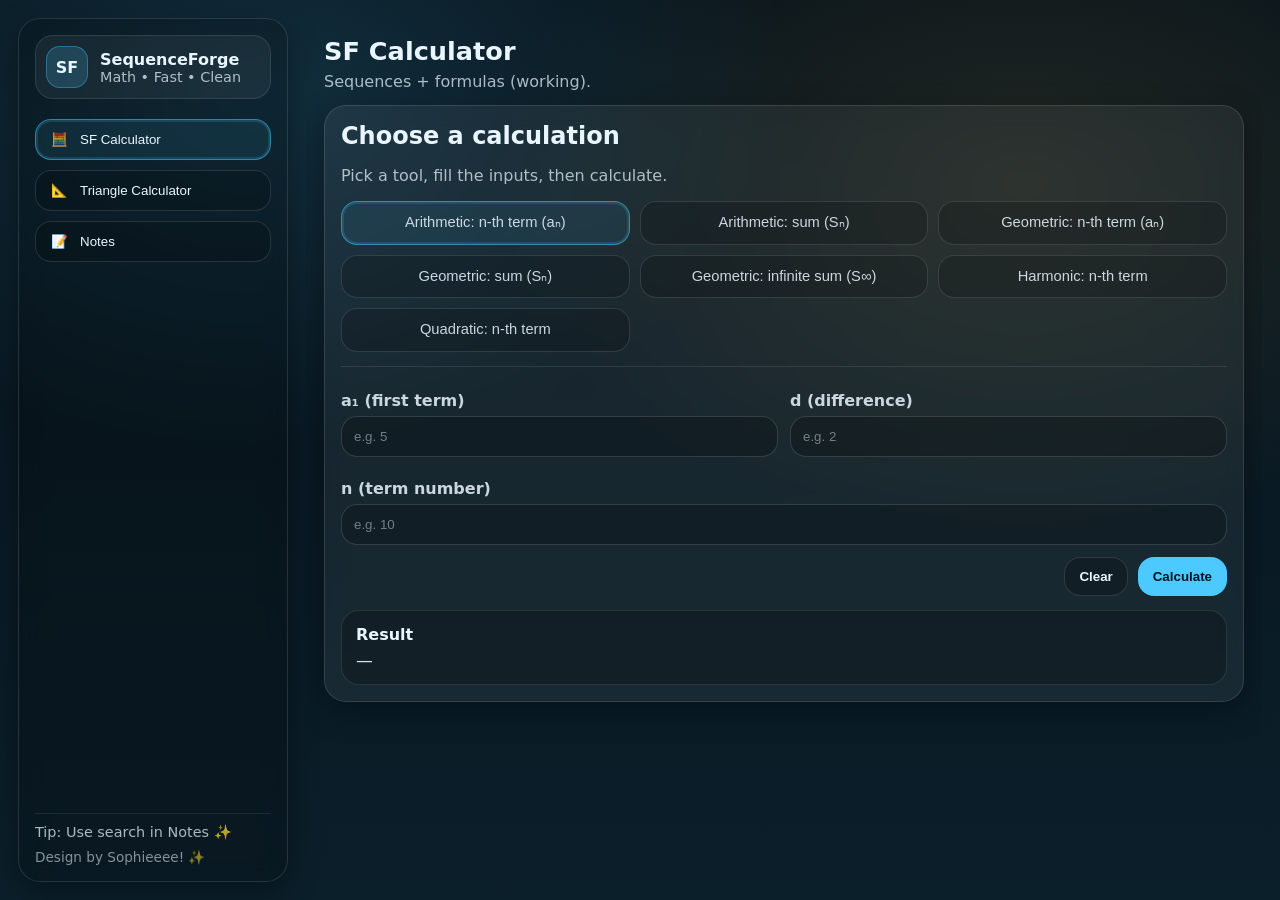
==== commit 92861fe9: "Add files via upload" ====
--- a/index.html
+++ b/index.html
@@ -1,254 +1,254 @@
-<!doctype html>
-<html lang="en">
-<head>
-  <meta charset="utf-8" />
-  <meta name="viewport" content="width=device-width,initial-scale=1" />
-  <title>SequenceForge • Multi Tool</title>
-  <link rel="stylesheet" href="style.css" />
-</head>
-
-<body>
-  <div class="app">
-    <aside class="sidebar">
-      <div class="brand">
-        <div class="logo">SF</div>
-        <div class="brandText">
-          <div class="title">SequenceForge</div>
-          <div class="subtitle">Math • Fast • Clean</div>
-        </div>
-      </div>
-
-      <nav class="nav">
-        <button class="navBtn active" data-target="panel-sf">
-          <span class="navIcon">🧮</span><span>SF Calculator</span>
-        </button>
-
-        <button class="navBtn" data-target="panel-trig">
-          <span class="navIcon">📐</span><span>Triangle Calculator</span>
-        </button>
-
-        <button class="navBtn" data-target="panel-notes">
-          <span class="navIcon">📝</span><span>Notes</span>
-        </button>
-      </nav>
-
-      <div class="sidebarFooter">
-        <div class="hint">Tip: Use search in Notes ✨</div>
-        <div class="credit">Design by Sophieeee! ✨</div>
-      </div>
-    </aside>
-
-    <main class="main">
-      <!-- =======================
-           PANEL 1: SF CALCULATOR
-      ======================== -->
-      <section id="panel-sf" class="panel show">
-        <header class="panelHeader">
-          <h1>SF Calculator</h1>
-          <p>Sequences + formulas (working).</p>
-        </header>
-
-        <div class="card">
-          <h2 class="cardTitle">Choose a calculation</h2>
-          <p class="muted">Pick a tool, fill the inputs, then calculate.</p>
-
-          <div class="gridButtons">
-            <button class="softBtn sfTool active" data-tool="arith_n">Arithmetic: n-th term (aₙ)</button>
-            <button class="softBtn sfTool" data-tool="arith_s">Arithmetic: sum (Sₙ)</button>
-            <button class="softBtn sfTool" data-tool="geo_n">Geometric: n-th term (aₙ)</button>
-            <button class="softBtn sfTool" data-tool="geo_s">Geometric: sum (Sₙ)</button>
-            <button class="softBtn sfTool" data-tool="geo_inf">Geometric: infinite sum (S∞)</button>
-            <button class="softBtn sfTool" data-tool="harm_n">Harmonic: n-th term</button>
-            <button class="softBtn sfTool" data-tool="quad_n">Quadratic: n-th term</button>
-          </div>
-
-          <div class="divider"></div>
-
-          <!-- Dynamic SF inputs -->
-          <div id="sfForm" class="formGrid"></div>
-
-          <div class="row">
-            <button class="btnGhost" type="button" id="sfClear">Clear</button>
-            <button class="btnPrimary" type="button" id="sfCalc">Calculate</button>
-          </div>
-
-          <div class="resultBox">
-            <div class="resultLabel">Result</div>
-            <div class="resultValue" id="sfOut">—</div>
-          </div>
-        </div>
-      </section>
-
-      <!-- =======================
-           PANEL 2: TRIG CALCULATOR
-      ======================== -->
-      <section id="panel-trig" class="panel">
-        <header class="panelHeader">
-          <h1>Triangle Calculator</h1>
-          <p>Right triangle solver: enter angle α + one side → get unknown side(s).</p>
-        </header>
-
-        <div class="card">
-          <h2 class="cardTitle">Solve right triangle (sin / cos / tan / cot)</h2>
-          <p class="muted">Angle is α in degrees. Triangle must be right-angled.</p>
-
-          <div class="trigLayout">
-            <!-- LEFT: inputs -->
-            <div class="trigLeft">
-              <div class="compactField">
-                <label>Angle α (degrees)</label>
-                <input id="triAngle" class="inputCompact" type="number" step="any" placeholder="e.g. 63" />
-                <div class="muted tiny">Use 0 &lt; α &lt; 90</div>
-              </div>
-
-              <div class="compactField" style="margin-top:12px;">
-                <label>Known side value</label>
-                <input id="triKnownValue" class="inputCompact" type="number" step="any" placeholder="e.g. 2" />
-                <div class="muted tiny">Side is relative to angle α</div>
-              </div>
-
-              <!-- Only used in “Two Sides → Angle” mode -->
-              <div class="compactField" id="triSecondWrap" style="margin-top:12px; display:none;">
-                <label>Second side (hypotenuse)</label>
-                <input id="triKnownValue2" class="inputCompact" type="number" step="any" placeholder="e.g. 4.5" />
-                <div class="muted tiny">Two-sides mode assumes: value1 = adjacent, value2 = hypotenuse</div>
-              </div>
-            </div>
-
-            <!-- RIGHT: button controls -->
-            <div class="trigRight">
-              <div class="span2">
-                <label>Known side</label>
-
-                <!-- this value is controlled by buttons -->
-                <input type="hidden" id="triKnownType" value="adj" />
-
-                <div class="btnGroup small" id="triKnownGroup">
-                  <button class="chipBtn active" type="button" data-value="adj">Adjacent</button>
-                  <button class="chipBtn" type="button" data-value="opp">Opposite</button>
-                  <button class="chipBtn" type="button" data-value="hyp">Hypotenuse</button>
-                  <button class="chipBtn" type="button" data-value="two">Two Sides → Angle</button>
-                </div>
-
-                <div class="muted tiny">Side is relative to angle α</div>
-              </div>
-
-              <div class="span2" style="margin-top:12px;">
-                <label>What do you want to find?</label>
-
-                <!-- this value is controlled by buttons -->
-                <input type="hidden" id="triFind" value="all" />
-
-                <div class="btnGroup small" id="triFindGroup">
-                  <button class="chipBtn active" type="button" data-value="all">All</button>
-                  <button class="chipBtn" type="button" data-value="opp">Opposite</button>
-                  <button class="chipBtn" type="button" data-value="adj">Adjacent</button>
-                  <button class="chipBtn" type="button" data-value="hyp">Hypotenuse</button>
-                </div>
-
-                <div class="muted tiny" style="margin-top:6px;">In “Two Sides → Angle” mode, this section is ignored.</div>
-              </div>
-            </div>
-          </div>
-</div>
-
-          <div class="row">
-            <button class="btnGhost" type="button" id="triClear">Clear</button>
-            <button class="btnPrimary" type="button" id="triCalc">Calculate</button>
-          </div>
-
-          <div class="resultBox">
-            <div class="resultLabel">Result</div>
-            <div class="resultValue" id="triOut">—</div>
-          </div>
-
-          <div class="noteBox">
-            <b>Formulas used</b><br/>
-            sin(α)=opp/hyp, cos(α)=adj/hyp, tan(α)=opp/adj, cot(α)=adj/opp
-          </div>
-        </div>
-      </section>
-
-      <!-- =======================
-           PANEL 3: NOTES
-      ======================== -->
-      <section id="panel-notes" class="panel">
-        <header class="panelHeader">
-          <h1>Notes</h1>
-          <p>Scroll down to read more. Each topic has its own color tone.</p>
-        </header>
-
-        <div class="card">
-          <div class="notesTop">
-            <input id="notesSearch" class="search" type="text"
-              placeholder="Search notes... (circle, tangent, parallel, sin, cos...)" />
-            <div class="muted tiny">Search filters topics instantly.</div>
-          </div>
-        </div>
-
-        <div class="notesWrap" id="notesWrap">
-          <article class="noteTopic tone-angles" data-keywords="angles acute obtuse right straight reflex full turn convex concave">
-            <h2>Angles</h2>
-            <ul>
-              <li><b>Acute:</b> 0° &lt; x &lt; 90°</li>
-              <li><b>Right:</b> x = 90°</li>
-              <li><b>Obtuse:</b> 90° &lt; x &lt; 180°</li>
-              <li><b>Straight:</b> x = 180°</li>
-              <li><b>Reflex:</b> 180° &lt; x &lt; 360°</li>
-              <li><b>Convex:</b> 0° &lt; x &lt; 180°</li>
-              <li><b>Concave / reflex:</b> 180° &lt; x &lt; 360°</li>
-            </ul>
-          </article>
-
-          <article class="noteTopic tone-tri" data-keywords="triangle acute right obtuse equilateral isosceles">
-            <h2>Triangles</h2>
-            <ul>
-              <li><b>Acute triangle:</b> all angles &lt; 90°</li>
-              <li><b>Right triangle:</b> one angle = 90°</li>
-              <li><b>Obtuse triangle:</b> one angle &gt; 90°</li>
-              <li><b>Equilateral:</b> all sides equal (all angles 60°)</li>
-              <li><b>Isosceles:</b> two sides equal (two base angles equal)</li>
-            </ul>
-          </article>
-
-          <article class="noteTopic tone-trig" data-keywords="trigonometry sin cos tan cot opposite adjacent hypotenuse">
-            <h2>Right-triangle Trigonometry</h2>
-            <ul>
-              <li><b>sin(α)</b> = opposite / hypotenuse</li>
-              <li><b>cos(α)</b> = adjacent / hypotenuse</li>
-              <li><b>tan(α)</b> = opposite / adjacent</li>
-              <li><b>cot(α)</b> = adjacent / opposite</li>
-            </ul>
-          </article>
-
-          <article class="noteTopic tone-lines" data-keywords="parallel lines angles alternate corresponding vertical opposite straight line 180">
-            <h2>Parallel Lines & Angles</h2>
-            <ul>
-              <li><b>Vertically opposite angles</b> are equal.</li>
-              <li><b>Corresponding angles</b> are equal (if lines are parallel).</li>
-              <li><b>Alternate angles</b> are equal (if lines are parallel).</li>
-              <li><b>Angles on a straight line</b> add to 180°.</li>
-            </ul>
-          </article>
-
-          <article class="noteTopic tone-circles" data-keywords="circle radius diameter circumference area arc sector segment chord tangent">
-            <h2>Circles</h2>
-            <div class="noteGrid2">
-              <div class="noteBox"><b>Circumference</b><br/>C = 2πr</div>
-              <div class="noteBox"><b>Area</b><br/>A = πr²</div>
-              <div class="noteBox"><b>Arc length (θ degrees)</b><br/>L = (θ/360) · 2πr</div>
-              <div class="noteBox"><b>Sector area (θ degrees)</b><br/>A = (θ/360) · πr²</div>
-            </div>
-            <div class="noteBox" style="margin-top:12px;">
-              <b>Segment</b><br/>Segment = sector − triangle<br/>
-              Triangle (two radii): A△ = ½ · r² · sin(θ)
-            </div>
-          </article>
-        </div>
-      </section>
-    </main>
-  </div>
-
-  <script src="script.js"></script>
-</body>
-</html>
+<!doctype html>
+<html lang="en">
+<head>
+  <meta charset="utf-8" />
+  <meta name="viewport" content="width=device-width,initial-scale=1" />
+  <title>SequenceForge • Multi Tool</title>
+  <link rel="stylesheet" href="style.css" />
+</head>
+
+<body>
+  <div class="app">
+    <aside class="sidebar">
+      <div class="brand">
+        <div class="logo">SF</div>
+        <div class="brandText">
+          <div class="title">SequenceForge</div>
+          <div class="subtitle">Math • Fast • Clean</div>
+        </div>
+      </div>
+
+      <nav class="nav">
+        <button class="navBtn active" data-target="panel-sf">
+          <span class="navIcon">🧮</span><span>SF Calculator</span>
+        </button>
+
+        <button class="navBtn" data-target="panel-trig">
+          <span class="navIcon">📐</span><span>Triangle Calculator</span>
+        </button>
+
+        <button class="navBtn" data-target="panel-notes">
+          <span class="navIcon">📝</span><span>Notes</span>
+        </button>
+      </nav>
+
+      <div class="sidebarFooter">
+        <div class="hint">Tip: Use search in Notes ✨</div>
+        <div class="credit">Design by Sophieeee! ✨</div>
+      </div>
+    </aside>
+
+    <main class="main">
+      <!-- =======================
+           PANEL 1: SF CALCULATOR
+      ======================== -->
+      <section id="panel-sf" class="panel show">
+        <header class="panelHeader">
+          <h1>SF Calculator</h1>
+          <p>Sequences + formulas (working).</p>
+        </header>
+
+        <div class="card">
+          <h2 class="cardTitle">Choose a calculation</h2>
+          <p class="muted">Pick a tool, fill the inputs, then calculate.</p>
+
+          <div class="gridButtons">
+            <button class="softBtn sfTool active" data-tool="arith_n">Arithmetic: n-th term (aₙ)</button>
+            <button class="softBtn sfTool" data-tool="arith_s">Arithmetic: sum (Sₙ)</button>
+            <button class="softBtn sfTool" data-tool="geo_n">Geometric: n-th term (aₙ)</button>
+            <button class="softBtn sfTool" data-tool="geo_s">Geometric: sum (Sₙ)</button>
+            <button class="softBtn sfTool" data-tool="geo_inf">Geometric: infinite sum (S∞)</button>
+            <button class="softBtn sfTool" data-tool="harm_n">Harmonic: n-th term</button>
+            <button class="softBtn sfTool" data-tool="quad_n">Quadratic: n-th term</button>
+          </div>
+
+          <div class="divider"></div>
+
+          <!-- Dynamic SF inputs -->
+          <div id="sfForm" class="formGrid"></div>
+
+          <div class="row">
+            <button class="btnGhost" type="button" id="sfClear">Clear</button>
+            <button class="btnPrimary" type="button" id="sfCalc">Calculate</button>
+          </div>
+
+          <div class="resultBox">
+            <div class="resultLabel">Result</div>
+            <div class="resultValue" id="sfOut">—</div>
+          </div>
+        </div>
+      </section>
+
+      <!-- =======================
+           PANEL 2: TRIG CALCULATOR
+      ======================== -->
+      <section id="panel-trig" class="panel">
+        <header class="panelHeader">
+          <h1>Triangle Calculator</h1>
+          <p>Right triangle solver: enter angle α + one side → get unknown side(s).</p>
+        </header>
+
+        <div class="card">
+          <h2 class="cardTitle">Solve right triangle (sin / cos / tan / cot)</h2>
+          <p class="muted">Angle is α in degrees. Triangle must be right-angled.</p>
+
+          <div class="trigLayout">
+            <!-- LEFT: inputs -->
+            <div class="trigLeft">
+              <div class="compactField">
+                <label>Angle α (degrees)</label>
+                <input id="triAngle" class="inputCompact" type="number" step="any" placeholder="e.g. 63" />
+                <div class="muted tiny">Use 0 &lt; α &lt; 90</div>
+              </div>
+
+              <div class="compactField" style="margin-top:12px;">
+                <label>Known side value</label>
+                <input id="triKnownValue" class="inputCompact" type="number" step="any" placeholder="e.g. 2" />
+                <div class="muted tiny">Side is relative to angle α</div>
+              </div>
+
+              <!-- Only used in “Two Sides → Angle” mode -->
+              <div class="compactField" id="triSecondWrap" style="margin-top:12px; display:none;">
+                <label>Second side (hypotenuse)</label>
+                <input id="triKnownValue2" class="inputCompact" type="number" step="any" placeholder="e.g. 4.5" />
+                <div class="muted tiny">Two-sides mode assumes: value1 = adjacent, value2 = hypotenuse</div>
+              </div>
+            </div>
+
+            <!-- RIGHT: button controls -->
+            <div class="trigRight">
+              <div class="span2">
+                <label>Known side</label>
+
+                <!-- this value is controlled by buttons -->
+                <input type="hidden" id="triKnownType" value="adj" />
+
+                <div class="btnGroup small" id="triKnownGroup">
+                  <button class="chipBtn active" type="button" data-value="adj">Adjacent</button>
+                  <button class="chipBtn" type="button" data-value="opp">Opposite</button>
+                  <button class="chipBtn" type="button" data-value="hyp">Hypotenuse</button>
+                  <button class="chipBtn" type="button" data-value="two">Two Sides → Angle</button>
+                </div>
+
+                <div class="muted tiny">Side is relative to angle α</div>
+              </div>
+
+              <div class="span2" style="margin-top:12px;">
+                <label>What do you want to find?</label>
+
+                <!-- this value is controlled by buttons -->
+                <input type="hidden" id="triFind" value="all" />
+
+                <div class="btnGroup small" id="triFindGroup">
+                  <button class="chipBtn active" type="button" data-value="all">All</button>
+                  <button class="chipBtn" type="button" data-value="opp">Opposite</button>
+                  <button class="chipBtn" type="button" data-value="adj">Adjacent</button>
+                  <button class="chipBtn" type="button" data-value="hyp">Hypotenuse</button>
+                </div>
+
+                <div class="muted tiny" style="margin-top:6px;">In “Two Sides → Angle” mode, this section is ignored.</div>
+              </div>
+            </div>
+          </div>
+</div>
+
+          <div class="row">
+            <button class="btnGhost" type="button" id="triClear">Clear</button>
+            <button class="btnPrimary" type="button" id="triCalc">Calculate</button>
+          </div>
+
+          <div class="resultBox">
+            <div class="resultLabel">Result</div>
+            <div class="resultValue" id="triOut">—</div>
+          </div>
+
+          <div class="noteBox">
+            <b>Formulas used</b><br/>
+            sin(α)=opp/hyp, cos(α)=adj/hyp, tan(α)=opp/adj, cot(α)=adj/opp
+          </div>
+        </div>
+      </section>
+
+      <!-- =======================
+           PANEL 3: NOTES
+      ======================== -->
+      <section id="panel-notes" class="panel">
+        <header class="panelHeader">
+          <h1>Notes</h1>
+          <p>Scroll down to read more. Each topic has its own color tone.</p>
+        </header>
+
+        <div class="card">
+          <div class="notesTop">
+            <input id="notesSearch" class="search" type="text"
+              placeholder="Search notes... (circle, tangent, parallel, sin, cos...)" />
+            <div class="muted tiny">Search filters topics instantly.</div>
+          </div>
+        </div>
+
+        <div class="notesWrap" id="notesWrap">
+          <article class="noteTopic tone-angles" data-keywords="angles acute obtuse right straight reflex full turn convex concave">
+            <h2>Angles</h2>
+            <ul>
+              <li><b>Acute:</b> 0° &lt; x &lt; 90°</li>
+              <li><b>Right:</b> x = 90°</li>
+              <li><b>Obtuse:</b> 90° &lt; x &lt; 180°</li>
+              <li><b>Straight:</b> x = 180°</li>
+              <li><b>Reflex:</b> 180° &lt; x &lt; 360°</li>
+              <li><b>Convex:</b> 0° &lt; x &lt; 180°</li>
+              <li><b>Concave / reflex:</b> 180° &lt; x &lt; 360°</li>
+            </ul>
+          </article>
+
+          <article class="noteTopic tone-tri" data-keywords="triangle acute right obtuse equilateral isosceles">
+            <h2>Triangles</h2>
+            <ul>
+              <li><b>Acute triangle:</b> all angles &lt; 90°</li>
+              <li><b>Right triangle:</b> one angle = 90°</li>
+              <li><b>Obtuse triangle:</b> one angle &gt; 90°</li>
+              <li><b>Equilateral:</b> all sides equal (all angles 60°)</li>
+              <li><b>Isosceles:</b> two sides equal (two base angles equal)</li>
+            </ul>
+          </article>
+
+          <article class="noteTopic tone-trig" data-keywords="trigonometry sin cos tan cot opposite adjacent hypotenuse">
+            <h2>Right-triangle Trigonometry</h2>
+            <ul>
+              <li><b>sin(α)</b> = opposite / hypotenuse</li>
+              <li><b>cos(α)</b> = adjacent / hypotenuse</li>
+              <li><b>tan(α)</b> = opposite / adjacent</li>
+              <li><b>cot(α)</b> = adjacent / opposite</li>
+            </ul>
+          </article>
+
+          <article class="noteTopic tone-lines" data-keywords="parallel lines angles alternate corresponding vertical opposite straight line 180">
+            <h2>Parallel Lines & Angles</h2>
+            <ul>
+              <li><b>Vertically opposite angles</b> are equal.</li>
+              <li><b>Corresponding angles</b> are equal (if lines are parallel).</li>
+              <li><b>Alternate angles</b> are equal (if lines are parallel).</li>
+              <li><b>Angles on a straight line</b> add to 180°.</li>
+            </ul>
+          </article>
+
+          <article class="noteTopic tone-circles" data-keywords="circle radius diameter circumference area arc sector segment chord tangent">
+            <h2>Circles</h2>
+            <div class="noteGrid2">
+              <div class="noteBox"><b>Circumference</b><br/>C = 2πr</div>
+              <div class="noteBox"><b>Area</b><br/>A = πr²</div>
+              <div class="noteBox"><b>Arc length (θ degrees)</b><br/>L = (θ/360) · 2πr</div>
+              <div class="noteBox"><b>Sector area (θ degrees)</b><br/>A = (θ/360) · πr²</div>
+            </div>
+            <div class="noteBox" style="margin-top:12px;">
+              <b>Segment</b><br/>Segment = sector − triangle<br/>
+              Triangle (two radii): A△ = ½ · r² · sin(θ)
+            </div>
+          </article>
+        </div>
+      </section>
+    </main>
+  </div>
+
+  <script src="script.js"></script>
+</body>
+</html>
--- a/style.css
+++ b/style.css
@@ -1,227 +1,279 @@
-:root{
-  --bg1:#071a2a;
-  --bg2:#0b2d46;
-  --card:#0c2336cc;
-  --card2:#0c2336f2;
-  --text:#e8f4ff;
-  --muted:#b9d8ef;
-  --line:#1a4c70;
-  --accent:#45c2ff;
-  --accent2:#7de3ff;
-  --danger:#ff5d73;
-  --shadow: 0 18px 50px rgba(0,0,0,.35);
-  --radius: 18px;
-}
-
-*{box-sizing:border-box}
-html,body{height:100%}
-body{
-  margin:0;
-  font-family: ui-sans-serif, system-ui, -apple-system, Segoe UI, Roboto, Arial, "Apple Color Emoji","Segoe UI Emoji";
-  color:var(--text);
-  background: radial-gradient(1200px 700px at 15% 10%, #103a57 0%, transparent 60%),
-              radial-gradient(1100px 700px at 85% 30%, #0d5e7a 0%, transparent 55%),
-              linear-gradient(160deg, var(--bg1), var(--bg2));
-}
-
-.bg-glow{
-  position:fixed; inset:-200px;
-  background: radial-gradient(circle at 20% 20%, rgba(69,194,255,.12), transparent 45%),
-              radial-gradient(circle at 70% 30%, rgba(125,227,255,.10), transparent 50%),
-              radial-gradient(circle at 50% 90%, rgba(69,194,255,.08), transparent 55%);
-  pointer-events:none;
-  filter: blur(10px);
-}
-
-.container{
-  max-width: 1100px;
-  margin: 0 auto;
-  padding: 24px 18px 50px;
-}
-
-.topbar{
-  max-width: 1100px;
-  margin: 22px auto 0;
-  padding: 0 18px;
-  display:flex;
-  align-items:center;
-  justify-content:space-between;
-  gap:14px;
-}
-
-.brand{
-  display:flex; align-items:center; gap:14px;
-}
-
-.logo{
-  width:46px; height:46px;
-  border-radius: 14px;
-  display:grid; place-items:center;
-  font-weight:800;
-  letter-spacing:.5px;
-  color:#062033;
-  background: linear-gradient(135deg, var(--accent), var(--accent2));
-  box-shadow: 0 12px 30px rgba(69,194,255,.25);
-}
-
-h1{margin:0; font-size: 28px; line-height:1.1}
-.subtitle{margin:4px 0 0; color:var(--muted)}
-
-.pill{
-  border:1px solid rgba(125,227,255,.28);
-  background: rgba(12,35,54,.55);
-  padding:10px 14px;
-  border-radius: 999px;
-  color: var(--muted);
-  font-size: 13px;
-  backdrop-filter: blur(8px);
-}
-
-.card{
-  background: linear-gradient(180deg, var(--card), var(--card2));
-  border: 1px solid rgba(125,227,255,.14);
-  border-radius: var(--radius);
-  padding: 18px;
-  margin-top: 16px;
-  box-shadow: var(--shadow);
-  backdrop-filter: blur(10px);
-}
-
-.card h2{margin:0 0 6px; font-size: 18px}
-.muted{margin:0 0 14px; color: var(--muted)}
-
-.mode-grid{
-  display:grid;
-  grid-template-columns: repeat(3, minmax(0, 1fr));
-  gap:10px;
-}
-
-.mode-btn{
-  border: 1px solid rgba(125,227,255,.18);
-  background: rgba(7,26,42,.35);
-  color: var(--text);
-  padding: 12px 12px;
-  border-radius: 14px;
-  cursor:pointer;
-  transition: transform .06s ease, border-color .2s ease, background .2s ease;
-  text-align:left;
-  font-weight: 650;
-}
-.mode-btn:hover{border-color: rgba(125,227,255,.40); background: rgba(7,26,42,.55)}
-.mode-btn:active{transform: translateY(1px)}
-.mode-btn.active{
-  border-color: rgba(69,194,255,.65);
-  background: linear-gradient(135deg, rgba(69,194,255,.18), rgba(125,227,255,.10));
-  box-shadow: 0 10px 25px rgba(69,194,255,.12);
-}
-
-.row{
-  display:flex;
-  align-items:flex-start;
-  justify-content:space-between;
-  gap:14px;
-}
-.actions{display:flex; gap:10px; align-items:center}
-
-button.primary{
-  border:0;
-  color:#062033;
-  background: linear-gradient(135deg, var(--accent), var(--accent2));
-  padding: 12px 14px;
-  border-radius: 14px;
-  font-weight: 800;
-  cursor:pointer;
-  box-shadow: 0 14px 30px rgba(69,194,255,.22);
-}
-button.primary:hover{filter: brightness(1.05)}
-button.ghost{
-  border: 1px solid rgba(125,227,255,.22);
-  background: rgba(7,26,42,.28);
-  color: var(--text);
-  padding: 12px 14px;
-  border-radius: 14px;
-  font-weight: 700;
-  cursor:pointer;
-}
-button.ghost:hover{border-color: rgba(125,227,255,.45)}
-
-.form-grid{
-  display:grid;
-  grid-template-columns: repeat(4, minmax(0, 1fr));
-  gap: 12px;
-  margin-top: 12px;
-}
-
-.field{
-  display:flex;
-  flex-direction:column;
-  gap:8px;
-}
-label{
-  font-weight: 750;
-  font-size: 13px;
-  color: var(--muted);
-}
-.hint{
-  opacity:.75;
-  font-weight:600;
-  margin-left:6px;
-  font-size:12px;
-}
-input{
-  width:100%;
-  padding: 12px 12px;
-  border-radius: 14px;
-  border: 1px solid rgba(125,227,255,.18);
-  background: rgba(7,26,42,.28);
-  color: var(--text);
-  outline:none;
-}
-input:focus{
-  border-color: rgba(69,194,255,.70);
-  box-shadow: 0 0 0 4px rgba(69,194,255,.14);
-}
-
-.result-wrap{
-  margin-top: 16px;
-  border-radius: 16px;
-  border: 1px solid rgba(125,227,255,.16);
-  background: rgba(7,26,42,.22);
-  padding: 14px;
-}
-.result-title{
-  color: var(--muted);
-  font-weight: 800;
-  font-size: 13px;
-  margin-bottom: 8px;
-}
-.result{
-  font-size: 26px;
-  font-weight: 900;
-  letter-spacing: .2px;
-}
-.error{
-  margin-top: 8px;
-  color: var(--danger);
-  font-weight: 750;
-}
-
-.footer{
-  margin-top: 16px;
-  text-align:center;
-  color: rgba(233,246,255,.75);
-  font-size: 13px;
-}
-
-/* Responsive */
-@media (max-width: 980px){
-  .mode-grid{grid-template-columns: repeat(2, minmax(0,1fr));}
-  .form-grid{grid-template-columns: repeat(2, minmax(0,1fr));}
-}
-@media (max-width: 520px){
-  .mode-grid{grid-template-columns: 1fr;}
-  .form-grid{grid-template-columns: 1fr;}
-  .row{flex-direction:column}
-  .actions{width:100%}
-  .actions button{flex:1}
-}+:root{
+  --bg0:#07131b;
+  --bg1:#0b1f2a;
+  --card: rgba(255,255,255,.06);
+  --card2: rgba(0,0,0,.22);
+  --border: rgba(255,255,255,.12);
+  --text: #eaf6ff;
+  --muted: rgba(234,246,255,.72);
+  --accent: #4cc9ff;
+  --shadow: 0 10px 30px rgba(0,0,0,.35);
+}
+
+*{ box-sizing:border-box; }
+html,body{ height:100%; }
+
+body{
+  margin:0;
+  font-family: system-ui, -apple-system, Segoe UI, Roboto, Arial, sans-serif;
+  color: var(--text);
+  background:
+    radial-gradient(900px 600px at 20% 10%, rgba(76,201,255,.15), transparent 60%),
+    radial-gradient(900px 600px at 80% 20%, rgba(255,196,76,.10), transparent 60%),
+    linear-gradient(180deg, var(--bg0), var(--bg1));
+}
+
+.app{ height:100%; display:flex; gap:18px; padding:18px; }
+
+.sidebar{
+  width: 270px; min-width:270px;
+  background: rgba(0,0,0,.18);
+  border: 1px solid var(--border);
+  border-radius: 22px;
+  padding: 16px;
+  box-shadow: var(--shadow);
+  backdrop-filter: blur(12px);
+  display:flex; flex-direction:column; gap:14px;
+}
+
+.brand{
+  display:flex; gap:12px; align-items:center;
+  padding: 10px;
+  border-radius: 18px;
+  background: rgba(255,255,255,.05);
+  border: 1px solid rgba(255,255,255,.10);
+}
+.logo{
+  width:42px;height:42px;border-radius:14px;
+  display:grid;place-items:center;
+  background: rgba(76,201,255,.18);
+  border: 1px solid rgba(76,201,255,.35);
+  font-weight:800;
+}
+.brandText .title{ font-weight:800; }
+.brandText .subtitle{ font-size:.9rem; color: var(--muted); }
+
+.nav{ display:flex; flex-direction:column; gap:10px; margin-top:6px; }
+.navBtn{
+  width:100%;
+  padding: 12px;
+  border-radius: 16px;
+  border: 1px solid var(--border);
+  background: rgba(0,0,0,.20);
+  color: var(--text);
+  cursor:pointer;
+  display:flex; align-items:center; gap:10px;
+  transition: transform .08s ease, border-color .15s ease;
+}
+.navBtn:hover{ transform: translateY(-1px); }
+.navBtn.active{
+  border-color: rgba(76,201,255,.55);
+  box-shadow: 0 0 0 2px rgba(76,201,255,.16) inset;
+  background: rgba(76,201,255,.08);
+}
+.navIcon{ width:22px; text-align:center; }
+
+.sidebarFooter{
+  margin-top:auto;
+  padding-top:10px;
+  border-top: 1px solid rgba(255,255,255,.08);
+}
+.hint{ font-size:.9rem; color: var(--muted); margin-bottom:8px; }
+.credit{ font-size:.85rem; color: rgba(234,246,255,.55); }
+
+.main{ flex:1; min-width:0; overflow:hidden; border-radius: 22px; }
+
+.panel{ display:none; height:100%; overflow:auto; padding: 18px 18px 28px; }
+.panel.show{ display:block; }
+
+.panelHeader{ margin-bottom:14px; }
+.panelHeader h1{ margin:0 0 6px; font-size: 1.6rem; }
+.panelHeader p{ margin:0; color: var(--muted); }
+
+.card{
+  background: var(--card);
+  border: 1px solid var(--border);
+  border-radius: 22px;
+  padding: 16px;
+  box-shadow: var(--shadow);
+  backdrop-filter: blur(10px);
+  margin-bottom: 14px;
+}
+
+.cardTitle{ margin:0 0 6px; }
+.muted{ color: var(--muted); }
+.tiny{ font-size:.9rem; }
+
+.gridButtons{
+  margin-top: 12px;
+  display:grid;
+  grid-template-columns: repeat(3, minmax(0, 1fr));
+  gap:10px;
+}
+
+.softBtn{
+  padding:12px;
+  border-radius: 16px;
+  border: 1px solid rgba(255,255,255,.12);
+  background: rgba(0,0,0,.18);
+  color: rgba(234,246,255,.85);
+  cursor:pointer;
+  font-size: .92rem;
+  line-height: 1.2;
+}
+.softBtn.active{
+  border-color: rgba(76,201,255,.55);
+  box-shadow: 0 0 0 2px rgba(76,201,255,.16) inset;
+  background: rgba(76,201,255,.08);
+}
+
+.divider{ height:1px; background: rgba(255,255,255,.10); margin: 14px 0; }
+
+.row{ display:flex; justify-content:flex-end; gap:10px; margin-top: 12px; }
+
+.btnPrimary, .btnGhost{
+  padding: 11px 14px;
+  border-radius: 16px;
+  border: 1px solid rgba(255,255,255,.12);
+  cursor:pointer;
+  font-weight:700;
+}
+.btnPrimary{
+  background: var(--accent);
+  border-color: rgba(76,201,255,.6);
+  color: #00131c;
+}
+.btnGhost{ background: rgba(0,0,0,.22); color: var(--text); }
+
+.resultBox{
+  margin-top: 14px;
+  padding: 14px;
+  border-radius: 18px;
+  background: var(--card2);
+  border: 1px solid rgba(255,255,255,.10);
+}
+.resultLabel{ font-weight:800; margin-bottom:6px; }
+.resultValue{ font-size: 1.05rem; color: rgba(234,246,255,.92); }
+
+label{
+  display:block;
+  margin: 10px 0 6px;
+  color: rgba(234,246,255,.85);
+  font-weight:600;
+}
+
+input, select{
+  width:100%;
+  padding: 12px;
+  border-radius: 16px;
+  border: 1px solid rgba(255,255,255,.14);
+  background: rgba(0,0,0,.22);
+  color: var(--text);
+  outline:none;
+}
+input::placeholder{ color: rgba(234,246,255,.45); }
+
+.formGrid{
+  display:grid;
+  grid-template-columns: 1fr 1fr;
+  gap:12px;
+  margin-top: 8px;
+}
+.span2{ grid-column: span 2; }
+
+/* ===== Triangle Calculator layout (inputs left, buttons right) ===== */
+.trigLayout{
+  display:grid;
+  grid-template-columns: 460px 1fr;
+  gap: 16px;
+  margin-top: 8px;
+  align-items:start;
+}
+
+.trigLeft{
+  display:flex;
+  flex-direction:column;
+  width:460px;
+}
+
+.trigRight{
+  display:flex;
+  flex-direction:column;
+}
+
+.inputCompact{
+  width:100%;
+  max-width:460px;
+}
+
+@media (max-width: 920px){
+  .trigLayout{ grid-template-columns: 1fr; }
+  .trigLeft{ width:100%; }
+  .inputCompact{ max-width:100%; }
+}
+
+/* ===== Button groups (small buttons like page 1) ===== */
+.btnGroup{
+  display:flex;
+  flex-wrap:wrap;
+  gap:10px;
+}
+
+.btnGroup.small .chipBtn{
+  padding: 9px 12px;
+  border-radius: 14px;
+  border: 1px solid rgba(255,255,255,.12);
+  background: rgba(0,0,0,.18);
+  color: rgba(234,246,255,.88);
+  cursor:pointer;
+  font-size: .92rem;
+  line-height: 1;
+  white-space: nowrap;
+  transition: transform .08s ease, border-color .15s ease;
+}
+
+.btnGroup.small .chipBtn:hover{
+  transform: translateY(-1px);
+}
+
+.btnGroup.small .chipBtn.active{
+  border-color: rgba(76,201,255,.55);
+  box-shadow: 0 0 0 2px rgba(76,201,255,.16) inset;
+  background: rgba(76,201,255,.08);
+}
+
+/* Notes */
+.notesTop{ display:flex; flex-direction:column; gap:8px; }
+.search{ font-size:1rem; }
+
+.notesWrap{ display:flex; flex-direction:column; gap:14px; }
+.noteTopic{
+  border-radius: 22px;
+  padding: 16px;
+  border: 1px solid rgba(255,255,255,.10);
+  background: rgba(0,0,0,.18);
+  box-shadow: var(--shadow);
+}
+.noteTopic h2{ margin:0 0 10px; font-size: 1.25rem; }
+.noteTopic ul{ margin:0; padding-left: 18px; color: rgba(234,246,255,.88); }
+.noteBox{
+  margin-top: 10px;
+  padding: 12px;
+  border-radius: 18px;
+  border: 1px solid rgba(255,255,255,.10);
+  background: rgba(255,255,255,.04);
+}
+.noteGrid2{ display:grid; grid-template-columns: 1fr 1fr; gap:10px; }
+
+/* Topic tones */
+.tone-angles{ border-color: rgba(76,201,255,.22); background: linear-gradient(180deg, rgba(76,201,255,.10), rgba(0,0,0,.18)); }
+.tone-tri{ border-color: rgba(255,196,76,.22); background: linear-gradient(180deg, rgba(255,196,76,.10), rgba(0,0,0,.18)); }
+.tone-trig{ border-color: rgba(130,255,170,.18); background: linear-gradient(180deg, rgba(130,255,170,.08), rgba(0,0,0,.18)); }
+.tone-lines{ border-color: rgba(255,120,200,.18); background: linear-gradient(180deg, rgba(255,120,200,.08), rgba(0,0,0,.18)); }
+.tone-circles{ border-color: rgba(255,140,90,.18); background: linear-gradient(180deg, rgba(255,140,90,.08), rgba(0,0,0,.18)); }
+
+@media (max-width: 980px){
+  .app{ flex-direction:column; }
+  .sidebar{ width:auto; min-width:0; }
+  .gridButtons{ grid-template-columns: 1fr 1fr; }
+}
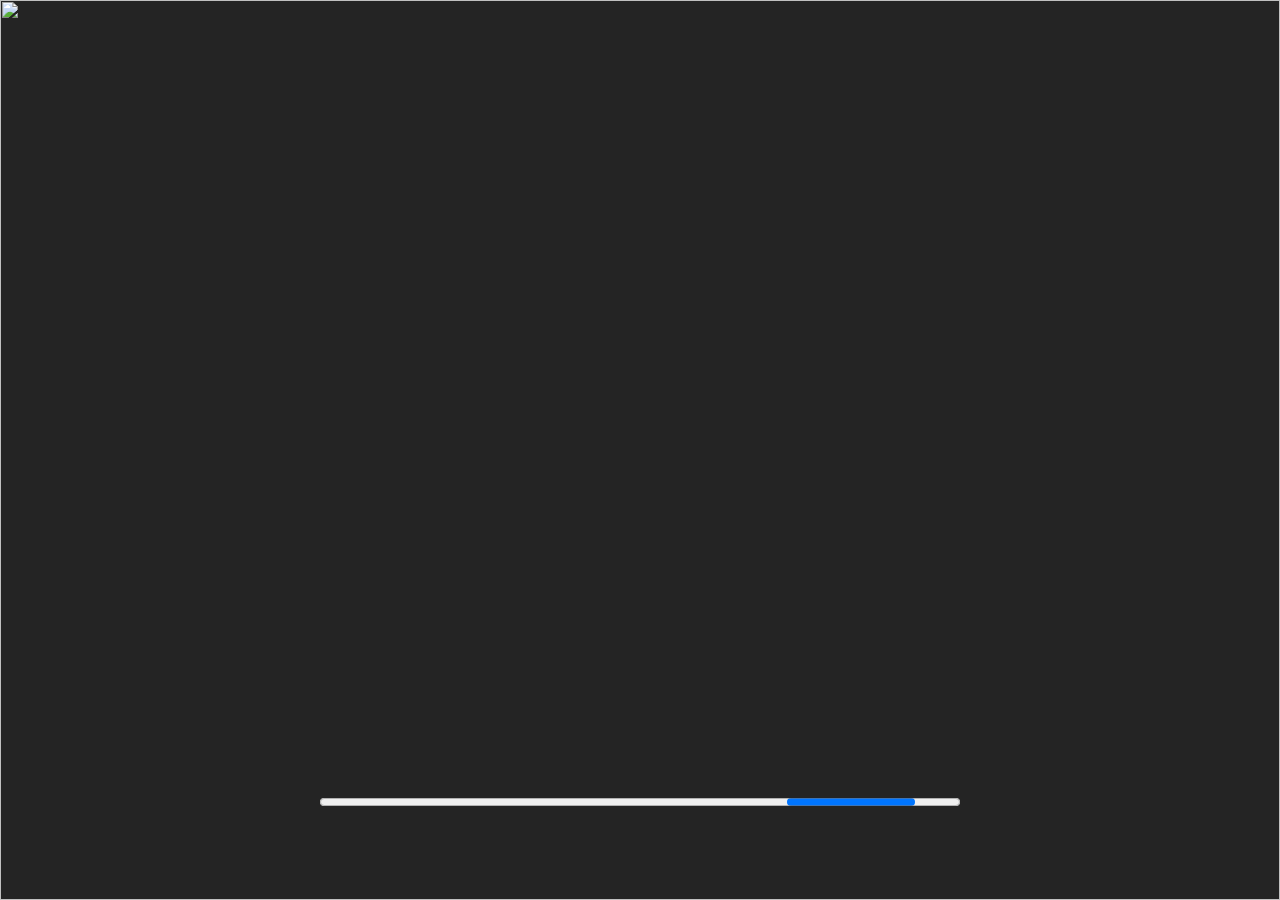
==== commit 50166809: "Rename cargame.html to index.html" ====
--- a/index.html
+++ b/index.html
@@ -1,254 +1,221 @@
-<!doctype html>
+<!DOCTYPE html>
 <html lang="en">
-<head>
-  <meta charset="utf-8" />
-  <meta name="viewport" content="width=device-width,initial-scale=1" />
-  <title>SequenceForge • Multi Tool</title>
-  <link rel="stylesheet" href="style.css" />
-</head>
-
-<body>
-  <div class="app">
-    <aside class="sidebar">
-      <div class="brand">
-        <div class="logo">SF</div>
-        <div class="brandText">
-          <div class="title">SequenceForge</div>
-          <div class="subtitle">Math • Fast • Clean</div>
-        </div>
-      </div>
-
-      <nav class="nav">
-        <button class="navBtn active" data-target="panel-sf">
-          <span class="navIcon">🧮</span><span>SF Calculator</span>
-        </button>
-
-        <button class="navBtn" data-target="panel-trig">
-          <span class="navIcon">📐</span><span>Triangle Calculator</span>
-        </button>
-
-        <button class="navBtn" data-target="panel-notes">
-          <span class="navIcon">📝</span><span>Notes</span>
-        </button>
-      </nav>
-
-      <div class="sidebarFooter">
-        <div class="hint">Tip: Use search in Notes ✨</div>
-        <div class="credit">Design by Sophieeee! ✨</div>
-      </div>
-    </aside>
-
-    <main class="main">
-      <!-- =======================
-           PANEL 1: SF CALCULATOR
-      ======================== -->
-      <section id="panel-sf" class="panel show">
-        <header class="panelHeader">
-          <h1>SF Calculator</h1>
-          <p>Sequences + formulas (working).</p>
-        </header>
-
-        <div class="card">
-          <h2 class="cardTitle">Choose a calculation</h2>
-          <p class="muted">Pick a tool, fill the inputs, then calculate.</p>
-
-          <div class="gridButtons">
-            <button class="softBtn sfTool active" data-tool="arith_n">Arithmetic: n-th term (aₙ)</button>
-            <button class="softBtn sfTool" data-tool="arith_s">Arithmetic: sum (Sₙ)</button>
-            <button class="softBtn sfTool" data-tool="geo_n">Geometric: n-th term (aₙ)</button>
-            <button class="softBtn sfTool" data-tool="geo_s">Geometric: sum (Sₙ)</button>
-            <button class="softBtn sfTool" data-tool="geo_inf">Geometric: infinite sum (S∞)</button>
-            <button class="softBtn sfTool" data-tool="harm_n">Harmonic: n-th term</button>
-            <button class="softBtn sfTool" data-tool="quad_n">Quadratic: n-th term</button>
-          </div>
-
-          <div class="divider"></div>
-
-          <!-- Dynamic SF inputs -->
-          <div id="sfForm" class="formGrid"></div>
-
-          <div class="row">
-            <button class="btnGhost" type="button" id="sfClear">Clear</button>
-            <button class="btnPrimary" type="button" id="sfCalc">Calculate</button>
-          </div>
-
-          <div class="resultBox">
-            <div class="resultLabel">Result</div>
-            <div class="resultValue" id="sfOut">—</div>
-          </div>
-        </div>
-      </section>
-
-      <!-- =======================
-           PANEL 2: TRIG CALCULATOR
-      ======================== -->
-      <section id="panel-trig" class="panel">
-        <header class="panelHeader">
-          <h1>Triangle Calculator</h1>
-          <p>Right triangle solver: enter angle α + one side → get unknown side(s).</p>
-        </header>
-
-        <div class="card">
-          <h2 class="cardTitle">Solve right triangle (sin / cos / tan / cot)</h2>
-          <p class="muted">Angle is α in degrees. Triangle must be right-angled.</p>
-
-          <div class="trigLayout">
-            <!-- LEFT: inputs -->
-            <div class="trigLeft">
-              <div class="compactField">
-                <label>Angle α (degrees)</label>
-                <input id="triAngle" class="inputCompact" type="number" step="any" placeholder="e.g. 63" />
-                <div class="muted tiny">Use 0 &lt; α &lt; 90</div>
-              </div>
-
-              <div class="compactField" style="margin-top:12px;">
-                <label>Known side value</label>
-                <input id="triKnownValue" class="inputCompact" type="number" step="any" placeholder="e.g. 2" />
-                <div class="muted tiny">Side is relative to angle α</div>
-              </div>
-
-              <!-- Only used in “Two Sides → Angle” mode -->
-              <div class="compactField" id="triSecondWrap" style="margin-top:12px; display:none;">
-                <label>Second side (hypotenuse)</label>
-                <input id="triKnownValue2" class="inputCompact" type="number" step="any" placeholder="e.g. 4.5" />
-                <div class="muted tiny">Two-sides mode assumes: value1 = adjacent, value2 = hypotenuse</div>
-              </div>
-            </div>
-
-            <!-- RIGHT: button controls -->
-            <div class="trigRight">
-              <div class="span2">
-                <label>Known side</label>
-
-                <!-- this value is controlled by buttons -->
-                <input type="hidden" id="triKnownType" value="adj" />
-
-                <div class="btnGroup small" id="triKnownGroup">
-                  <button class="chipBtn active" type="button" data-value="adj">Adjacent</button>
-                  <button class="chipBtn" type="button" data-value="opp">Opposite</button>
-                  <button class="chipBtn" type="button" data-value="hyp">Hypotenuse</button>
-                  <button class="chipBtn" type="button" data-value="two">Two Sides → Angle</button>
-                </div>
-
-                <div class="muted tiny">Side is relative to angle α</div>
-              </div>
-
-              <div class="span2" style="margin-top:12px;">
-                <label>What do you want to find?</label>
-
-                <!-- this value is controlled by buttons -->
-                <input type="hidden" id="triFind" value="all" />
-
-                <div class="btnGroup small" id="triFindGroup">
-                  <button class="chipBtn active" type="button" data-value="all">All</button>
-                  <button class="chipBtn" type="button" data-value="opp">Opposite</button>
-                  <button class="chipBtn" type="button" data-value="adj">Adjacent</button>
-                  <button class="chipBtn" type="button" data-value="hyp">Hypotenuse</button>
-                </div>
-
-                <div class="muted tiny" style="margin-top:6px;">In “Two Sides → Angle” mode, this section is ignored.</div>
-              </div>
-            </div>
-          </div>
-</div>
-
-          <div class="row">
-            <button class="btnGhost" type="button" id="triClear">Clear</button>
-            <button class="btnPrimary" type="button" id="triCalc">Calculate</button>
-          </div>
-
-          <div class="resultBox">
-            <div class="resultLabel">Result</div>
-            <div class="resultValue" id="triOut">—</div>
-          </div>
-
-          <div class="noteBox">
-            <b>Formulas used</b><br/>
-            sin(α)=opp/hyp, cos(α)=adj/hyp, tan(α)=opp/adj, cot(α)=adj/opp
-          </div>
-        </div>
-      </section>
-
-      <!-- =======================
-           PANEL 3: NOTES
-      ======================== -->
-      <section id="panel-notes" class="panel">
-        <header class="panelHeader">
-          <h1>Notes</h1>
-          <p>Scroll down to read more. Each topic has its own color tone.</p>
-        </header>
-
-        <div class="card">
-          <div class="notesTop">
-            <input id="notesSearch" class="search" type="text"
-              placeholder="Search notes... (circle, tangent, parallel, sin, cos...)" />
-            <div class="muted tiny">Search filters topics instantly.</div>
-          </div>
-        </div>
-
-        <div class="notesWrap" id="notesWrap">
-          <article class="noteTopic tone-angles" data-keywords="angles acute obtuse right straight reflex full turn convex concave">
-            <h2>Angles</h2>
-            <ul>
-              <li><b>Acute:</b> 0° &lt; x &lt; 90°</li>
-              <li><b>Right:</b> x = 90°</li>
-              <li><b>Obtuse:</b> 90° &lt; x &lt; 180°</li>
-              <li><b>Straight:</b> x = 180°</li>
-              <li><b>Reflex:</b> 180° &lt; x &lt; 360°</li>
-              <li><b>Convex:</b> 0° &lt; x &lt; 180°</li>
-              <li><b>Concave / reflex:</b> 180° &lt; x &lt; 360°</li>
-            </ul>
-          </article>
-
-          <article class="noteTopic tone-tri" data-keywords="triangle acute right obtuse equilateral isosceles">
-            <h2>Triangles</h2>
-            <ul>
-              <li><b>Acute triangle:</b> all angles &lt; 90°</li>
-              <li><b>Right triangle:</b> one angle = 90°</li>
-              <li><b>Obtuse triangle:</b> one angle &gt; 90°</li>
-              <li><b>Equilateral:</b> all sides equal (all angles 60°)</li>
-              <li><b>Isosceles:</b> two sides equal (two base angles equal)</li>
-            </ul>
-          </article>
-
-          <article class="noteTopic tone-trig" data-keywords="trigonometry sin cos tan cot opposite adjacent hypotenuse">
-            <h2>Right-triangle Trigonometry</h2>
-            <ul>
-              <li><b>sin(α)</b> = opposite / hypotenuse</li>
-              <li><b>cos(α)</b> = adjacent / hypotenuse</li>
-              <li><b>tan(α)</b> = opposite / adjacent</li>
-              <li><b>cot(α)</b> = adjacent / opposite</li>
-            </ul>
-          </article>
-
-          <article class="noteTopic tone-lines" data-keywords="parallel lines angles alternate corresponding vertical opposite straight line 180">
-            <h2>Parallel Lines & Angles</h2>
-            <ul>
-              <li><b>Vertically opposite angles</b> are equal.</li>
-              <li><b>Corresponding angles</b> are equal (if lines are parallel).</li>
-              <li><b>Alternate angles</b> are equal (if lines are parallel).</li>
-              <li><b>Angles on a straight line</b> add to 180°.</li>
-            </ul>
-          </article>
-
-          <article class="noteTopic tone-circles" data-keywords="circle radius diameter circumference area arc sector segment chord tangent">
-            <h2>Circles</h2>
-            <div class="noteGrid2">
-              <div class="noteBox"><b>Circumference</b><br/>C = 2πr</div>
-              <div class="noteBox"><b>Area</b><br/>A = πr²</div>
-              <div class="noteBox"><b>Arc length (θ degrees)</b><br/>L = (θ/360) · 2πr</div>
-              <div class="noteBox"><b>Sector area (θ degrees)</b><br/>A = (θ/360) · πr²</div>
-            </div>
-            <div class="noteBox" style="margin-top:12px;">
-              <b>Segment</b><br/>Segment = sector − triangle<br/>
-              Triangle (two radii): A△ = ½ · r² · sin(θ)
-            </div>
-          </article>
-        </div>
-      </section>
-    </main>
-  </div>
-
-  <script src="script.js"></script>
-</body>
-</html>+	<head>
+		<meta charset="utf-8">
+		<meta name="viewport" content="width=device-width, user-scalable=no, initial-scale=1.0">
+		<title>Slapp(car)</title>
+		<style>
+html, body, #canvas {
+	margin: 0;
+	padding: 0;
+	border: 0;
+}
+
+body {
+	color: white;
+	background-color: black;
+	overflow: hidden;
+	touch-action: none;
+}
+
+#canvas {
+	display: block;
+}
+
+#canvas:focus {
+	outline: none;
+}
+
+#status, #status-splash, #status-progress {
+	position: absolute;
+	left: 0;
+	right: 0;
+}
+
+#status, #status-splash {
+	top: 0;
+	bottom: 0;
+}
+
+#status {
+	background-color: #242424;
+	display: flex;
+	flex-direction: column;
+	justify-content: center;
+	align-items: center;
+	visibility: hidden;
+}
+
+#status-splash {
+	max-height: 100%;
+	max-width: 100%;
+	margin: auto;
+}
+
+#status-splash.show-image--false {
+	display: none;
+}
+
+#status-splash.fullsize--true {
+	height: 100%;
+	width: 100%;
+	object-fit: contain;
+}
+
+#status-splash.use-filter--false {
+	image-rendering: pixelated;
+}
+
+#status-progress, #status-notice {
+	display: none;
+}
+
+#status-progress {
+	bottom: 10%;
+	width: 50%;
+	margin: 0 auto;
+}
+
+#status-notice {
+	background-color: #5b3943;
+	border-radius: 0.5rem;
+	border: 1px solid #9b3943;
+	color: #e0e0e0;
+	font-family: 'Noto Sans', 'Droid Sans', Arial, sans-serif;
+	line-height: 1.3;
+	margin: 0 2rem;
+	overflow: hidden;
+	padding: 1rem;
+	text-align: center;
+	z-index: 1;
+}
+		</style>
+		<link id="-gd-engine-icon" rel="icon" type="image/png" href="cargame.icon.png" />
+<link rel="apple-touch-icon" href="cargame.apple-touch-icon.png"/>
+<link rel="manifest" href="cargame.manifest.json">
+
+	</head>
+	<body>
+		<canvas id="canvas">
+			Your browser does not support the canvas tag.
+		</canvas>
+
+		<noscript>
+			Your browser does not support JavaScript.
+		</noscript>
+
+		<div id="status">
+			<img id="status-splash" class="show-image--true fullsize--true use-filter--true" src="cargame.png" alt="">
+			<progress id="status-progress"></progress>
+			<div id="status-notice"></div>
+		</div>
+
+		<script src="cargame.js"></script>
+		<script>
+const GODOT_CONFIG = {"args":[],"canvasResizePolicy":2,"emscriptenPoolSize":8,"ensureCrossOriginIsolationHeaders":true,"executable":"cargame","experimentalVK":false,"fileSizes":{"cargame.pck":26716176,"cargame.wasm":35749181},"focusCanvas":true,"gdextensionLibs":[],"godotPoolSize":4,"serviceWorker":"cargame.service.worker.js"};
+const GODOT_THREADS_ENABLED = false;
+const engine = new Engine(GODOT_CONFIG);
+
+(function () {
+	const statusOverlay = document.getElementById('status');
+	const statusProgress = document.getElementById('status-progress');
+	const statusNotice = document.getElementById('status-notice');
+
+	let initializing = true;
+	let statusMode = '';
+
+	function setStatusMode(mode) {
+		if (statusMode === mode || !initializing) {
+			return;
+		}
+		if (mode === 'hidden') {
+			statusOverlay.remove();
+			initializing = false;
+			return;
+		}
+		statusOverlay.style.visibility = 'visible';
+		statusProgress.style.display = mode === 'progress' ? 'block' : 'none';
+		statusNotice.style.display = mode === 'notice' ? 'block' : 'none';
+		statusMode = mode;
+	}
+
+	function setStatusNotice(text) {
+		while (statusNotice.lastChild) {
+			statusNotice.removeChild(statusNotice.lastChild);
+		}
+		const lines = text.split('\n');
+		lines.forEach((line) => {
+			statusNotice.appendChild(document.createTextNode(line));
+			statusNotice.appendChild(document.createElement('br'));
+		});
+	}
+
+	function displayFailureNotice(err) {
+		console.error(err);
+		if (err instanceof Error) {
+			setStatusNotice(err.message);
+		} else if (typeof err === 'string') {
+			setStatusNotice(err);
+		} else {
+			setStatusNotice('An unknown error occurred.');
+		}
+		setStatusMode('notice');
+		initializing = false;
+	}
+
+	const missing = Engine.getMissingFeatures({
+		threads: GODOT_THREADS_ENABLED,
+	});
+
+	if (missing.length !== 0) {
+		if (GODOT_CONFIG['serviceWorker'] && GODOT_CONFIG['ensureCrossOriginIsolationHeaders'] && 'serviceWorker' in navigator) {
+			let serviceWorkerRegistrationPromise;
+			try {
+				serviceWorkerRegistrationPromise = navigator.serviceWorker.getRegistration();
+			} catch (err) {
+				serviceWorkerRegistrationPromise = Promise.reject(new Error('Service worker registration failed.'));
+			}
+			// There's a chance that installing the service worker would fix the issue
+			Promise.race([
+				serviceWorkerRegistrationPromise.then((registration) => {
+					if (registration != null) {
+						return Promise.reject(new Error('Service worker already exists.'));
+					}
+					return registration;
+				}).then(() => engine.installServiceWorker()),
+				// For some reason, `getRegistration()` can stall
+				new Promise((resolve) => {
+					setTimeout(() => resolve(), 2000);
+				}),
+			]).then(() => {
+				// Reload if there was no error.
+				window.location.reload();
+			}).catch((err) => {
+				console.error('Error while registering service worker:', err);
+			});
+		} else {
+			// Display the message as usual
+			const missingMsg = 'Error\nThe following features required to run Godot projects on the Web are missing:\n';
+			displayFailureNotice(missingMsg + missing.join('\n'));
+		}
+	} else {
+		setStatusMode('progress');
+		engine.startGame({
+			'onProgress': function (current, total) {
+				if (current > 0 && total > 0) {
+					statusProgress.value = current;
+					statusProgress.max = total;
+				} else {
+					statusProgress.removeAttribute('value');
+					statusProgress.removeAttribute('max');
+				}
+			},
+		}).then(() => {
+			setStatusMode('hidden');
+		}, displayFailureNotice);
+	}
+}());
+		</script>
+	</body>
+</html>
+
